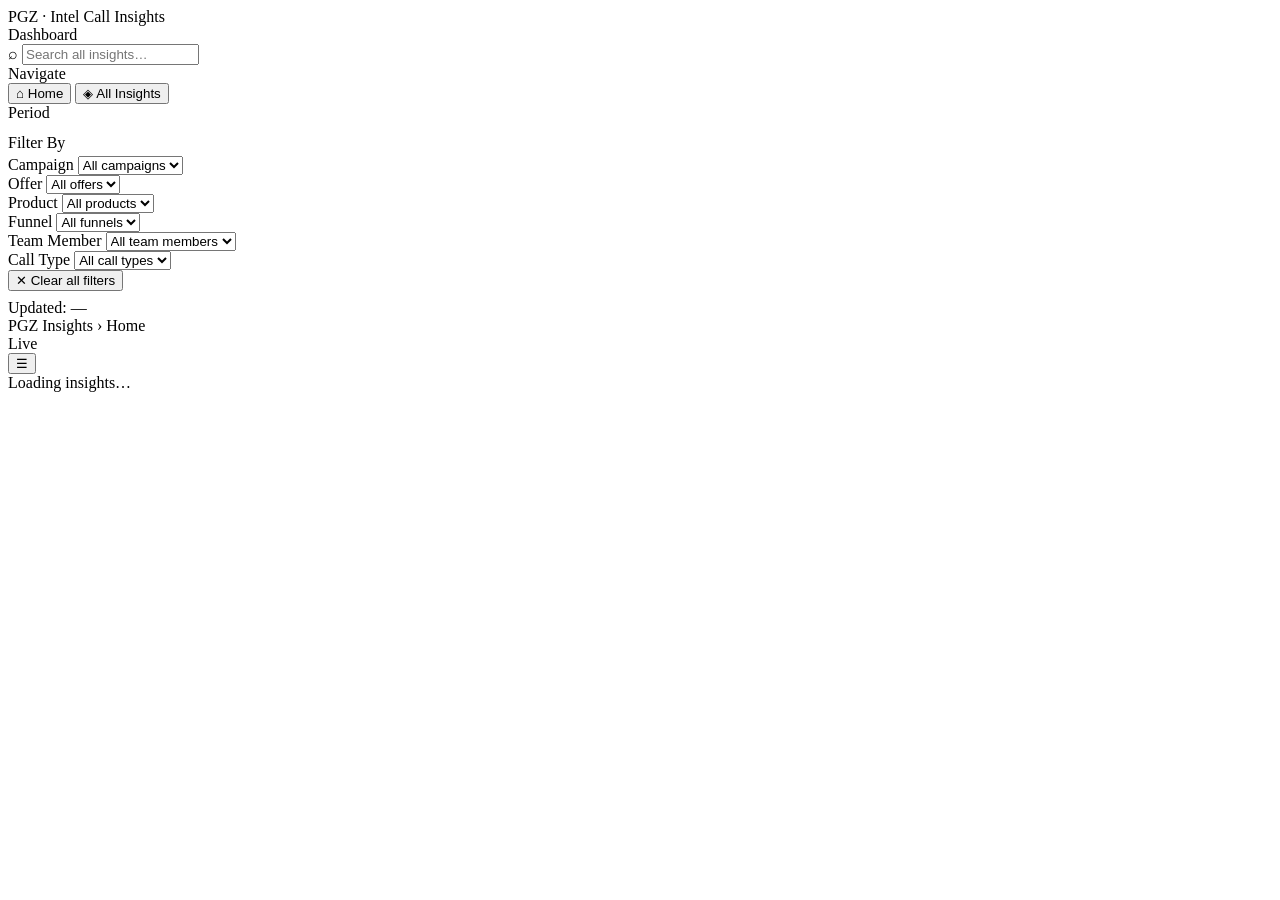
==== index.html @ 10ac5c72 "Add files via upload Initial website upload" ====
<!DOCTYPE html>
<html lang="en">
<head>
  <meta charset="UTF-8" />
  <meta name="viewport" content="width=device-width, initial-scale=1.0" />
  <meta name="description" content="Call Insights Dashboard — Performance Golf Phone Team Analytics" />
  <title>Call Insights | Performance Golf</title>
  <link rel="stylesheet" href="css/style.css" />
  <link rel="icon" type="image/svg+xml" href="data:image/svg+xml,<svg xmlns='http://www.w3.org/2000/svg' viewBox='0 0 100 100'><text y='.9em' font-size='90'>📊</text></svg>" />
</head>
<body>

<div id="app">

  <!-- ══ SIDEBAR ══════════════════════════════════════════ -->
  <aside id="sidebar">

    <div class="sidebar-logo">
      <span class="logo-mark">PGZ · Intel</span>
      <span class="logo-name">Call Insights<br>Dashboard</span>
    </div>

    <div class="sidebar-search">
      <div class="search-wrap">
        <span class="search-icon">⌕</span>
        <input
          type="search"
          id="search-input"
          placeholder="Search all insights…"
          autocomplete="off"
          spellcheck="false"
        />
      </div>
    </div>

    <nav class="nav-section">
      <div class="nav-section-title">Navigate</div>
      <button class="nav-item active" id="nav-home">
        <span class="nav-icon">⌂</span>
        <span>Home</span>
      </button>
      <button class="nav-item" id="nav-all">
        <span class="nav-icon">◈</span>
        <span>All Insights</span>
      </button>
    </nav>

    <nav class="nav-section">
      <div class="nav-section-title">Period</div>
      <div id="nav-periods"></div>
    </nav>

    <div class="nav-section" style="padding:12px 0 8px">
      <div class="nav-section-title" style="padding-bottom:4px">Filter By</div>

      <div class="filter-group">
        <label class="filter-label" for="filter-campaign">Campaign</label>
        <select id="filter-campaign" class="filter-select">
          <option value="">All campaigns</option>
        </select>
      </div>

      <div class="filter-group">
        <label class="filter-label" for="filter-offer">Offer</label>
        <select id="filter-offer" class="filter-select">
          <option value="">All offers</option>
        </select>
      </div>

      <div class="filter-group">
        <label class="filter-label" for="filter-product">Product</label>
        <select id="filter-product" class="filter-select">
          <option value="">All products</option>
        </select>
      </div>

      <div class="filter-group">
        <label class="filter-label" for="filter-funnel">Funnel</label>
        <select id="filter-funnel" class="filter-select">
          <option value="">All funnels</option>
        </select>
      </div>

      <div class="filter-group">
        <label class="filter-label" for="filter-team-member">Team Member</label>
        <select id="filter-team-member" class="filter-select">
          <option value="">All team members</option>
        </select>
      </div>

      <div class="filter-group">
        <label class="filter-label" for="filter-call-type">Call Type</label>
        <select id="filter-call-type" class="filter-select">
          <option value="">All call types</option>
        </select>
      </div>

      <div class="filter-group">
        <button class="clear-filters-btn" id="clear-filters-btn">✕ Clear all filters</button>
      </div>
    </div>

    <div class="sidebar-footer">
      <div class="last-updated" id="last-updated">Updated: —</div>
    </div>

  </aside>

  <!-- ══ MAIN ═════════════════════════════════════════════ -->
  <div id="main">

    <!-- Header -->
    <header id="header">
      <div class="header-breadcrumb">
        <span>PGZ Insights</span>
        <span class="bc-sep">›</span>
        <span class="bc-current" id="breadcrumb-current">Home</span>
      </div>
      <div class="header-right">
        <div class="pulse-indicator">
          <div class="pulse-dot"></div>
          <span>Live</span>
        </div>
        <button class="mobile-menu-btn" id="mobile-menu-btn" aria-label="Open navigation">☰</button>
      </div>
    </header>

    <!-- Search results banner -->
    <div id="search-results-banner" class="hidden" style="margin:16px 28px 0; display:none">
      <span id="search-result-text"></span>
      <span class="clear-search" id="clear-search-btn" title="Clear search">✕</span>
    </div>

    <!-- Page content -->
    <main id="content">
      <div class="loading-state">
        <div class="spinner"></div>
        <span>Loading insights…</span>
      </div>
    </main>

  </div><!-- /#main -->

</div><!-- /#app -->

<!-- Mobile sidebar overlay -->
<div id="sidebar-overlay"></div>

<script src="js/app.js"></script>
</body>
</html>
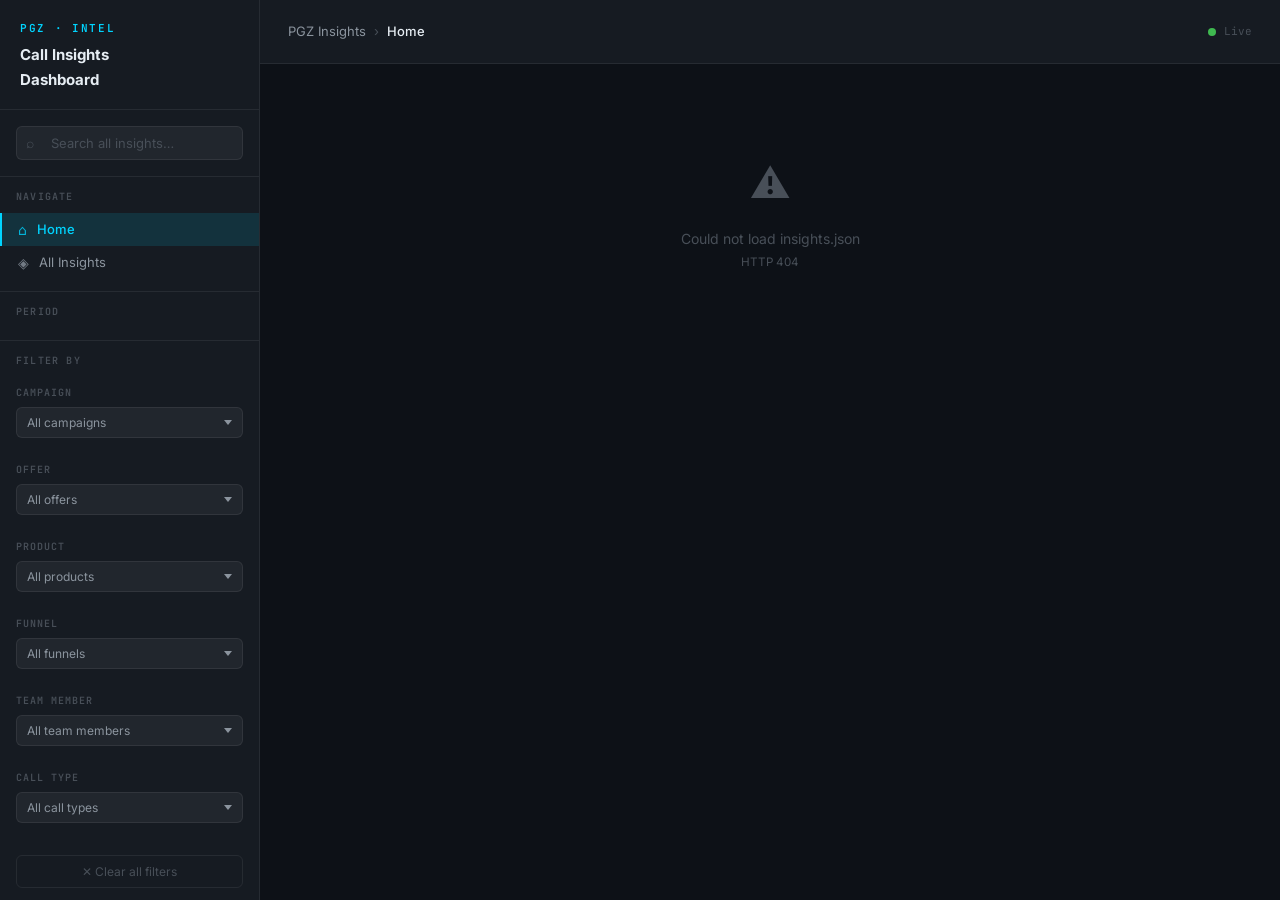
==== commit a7501ffe: "Update index.html" ====
--- a/index.html
+++ b/index.html
@@ -5,7 +5,7 @@
   <meta name="viewport" content="width=device-width, initial-scale=1.0" />
   <meta name="description" content="Call Insights Dashboard — Performance Golf Phone Team Analytics" />
   <title>Call Insights | Performance Golf</title>
-  <link rel="stylesheet" href="css/style.css" />
+<link rel="stylesheet" href="style.css" />
   <link rel="icon" type="image/svg+xml" href="data:image/svg+xml,<svg xmlns='http://www.w3.org/2000/svg' viewBox='0 0 100 100'><text y='.9em' font-size='90'>📊</text></svg>" />
 </head>
 <body>
@@ -146,6 +146,6 @@
 <!-- Mobile sidebar overlay -->
 <div id="sidebar-overlay"></div>
 
-<script src="js/app.js"></script>
+<script src="app.js"></script>
 </body>
 </html>
--- a/style.css
+++ b/style.css
@@ -0,0 +1,877 @@
+/* ============================================================
+   Call Insights Dashboard — Performance Golf
+   Design: Intelligence-feed aesthetic
+   Palette: Navy base, cyan accent, amber alerts
+   ============================================================ */
+
+@import url('https://fonts.googleapis.com/css2?family=Inter:wght@300;400;500;600;700&family=JetBrains+Mono:wght@400;500;600&display=swap');
+
+/* ── CSS Variables ── */
+:root {
+  --bg-base:        #0D1117;
+  --bg-surface:     #161B22;
+  --bg-elevated:    #1C2128;
+  --bg-card:        #21262D;
+  --bg-hover:       #2D333B;
+
+  --cyan:           #00D4FF;
+  --cyan-dim:       rgba(0, 212, 255, 0.12);
+  --cyan-glow:      rgba(0, 212, 255, 0.25);
+  --amber:          #FFB547;
+  --amber-dim:      rgba(255, 181, 71, 0.12);
+  --green:          #3FB950;
+  --green-dim:      rgba(63, 185, 80, 0.12);
+  --red:            #F85149;
+  --red-dim:        rgba(248, 81, 73, 0.12);
+  --purple:         #A371F7;
+  --purple-dim:     rgba(163, 113, 247, 0.12);
+
+  --text-primary:   #E6EDF3;
+  --text-secondary: #8B949E;
+  --text-muted:     #484F58;
+  --text-accent:    #00D4FF;
+
+  --border:         rgba(255,255,255,0.07);
+  --border-accent:  rgba(0, 212, 255, 0.3);
+
+  --sidebar-width:  260px;
+  --header-height:  64px;
+
+  --radius-sm:      6px;
+  --radius-md:      10px;
+  --radius-lg:      16px;
+
+  --shadow-card:    0 4px 24px rgba(0,0,0,0.4);
+  --shadow-glow:    0 0 20px rgba(0,212,255,0.15);
+
+  --font-body:      'Inter', system-ui, sans-serif;
+  --font-mono:      'JetBrains Mono', 'Courier New', monospace;
+
+  --transition:     all 0.2s cubic-bezier(0.4, 0, 0.2, 1);
+}
+
+/* ── Reset ── */
+*, *::before, *::after { box-sizing: border-box; margin: 0; padding: 0; }
+html { font-size: 16px; scroll-behavior: smooth; }
+body {
+  font-family: var(--font-body);
+  background: var(--bg-base);
+  color: var(--text-primary);
+  line-height: 1.6;
+  min-height: 100vh;
+  overflow-x: hidden;
+}
+
+a { color: var(--cyan); text-decoration: none; }
+a:hover { text-decoration: underline; }
+button { cursor: pointer; border: none; background: none; font-family: inherit; }
+img { max-width: 100%; }
+ul { list-style: none; }
+
+/* ── Layout Shell ── */
+#app {
+  display: flex;
+  min-height: 100vh;
+}
+
+/* ── Sidebar ── */
+#sidebar {
+  width: var(--sidebar-width);
+  background: var(--bg-surface);
+  border-right: 1px solid var(--border);
+  position: fixed;
+  top: 0; left: 0;
+  height: 100vh;
+  overflow-y: auto;
+  overflow-x: hidden;
+  z-index: 100;
+  display: flex;
+  flex-direction: column;
+  transition: transform 0.3s ease;
+}
+#sidebar::-webkit-scrollbar { width: 4px; }
+#sidebar::-webkit-scrollbar-track { background: transparent; }
+#sidebar::-webkit-scrollbar-thumb { background: var(--border); border-radius: 2px; }
+
+.sidebar-logo {
+  padding: 20px 20px 16px;
+  border-bottom: 1px solid var(--border);
+  flex-shrink: 0;
+}
+.sidebar-logo .logo-mark {
+  font-family: var(--font-mono);
+  font-size: 11px;
+  font-weight: 600;
+  color: var(--cyan);
+  letter-spacing: 0.15em;
+  text-transform: uppercase;
+  display: block;
+  margin-bottom: 4px;
+}
+.sidebar-logo .logo-name {
+  font-size: 15px;
+  font-weight: 700;
+  color: var(--text-primary);
+  line-height: 1.2;
+}
+
+/* Search in sidebar */
+.sidebar-search {
+  padding: 16px;
+  border-bottom: 1px solid var(--border);
+  flex-shrink: 0;
+}
+.search-wrap {
+  position: relative;
+}
+.search-wrap input {
+  width: 100%;
+  background: var(--bg-card);
+  border: 1px solid var(--border);
+  border-radius: var(--radius-sm);
+  color: var(--text-primary);
+  font-family: var(--font-body);
+  font-size: 13px;
+  padding: 8px 12px 8px 34px;
+  outline: none;
+  transition: var(--transition);
+}
+.search-wrap input::placeholder { color: var(--text-muted); }
+.search-wrap input:focus {
+  border-color: var(--border-accent);
+  box-shadow: 0 0 0 3px var(--cyan-dim);
+}
+.search-icon {
+  position: absolute;
+  left: 10px; top: 50%;
+  transform: translateY(-50%);
+  color: var(--text-muted);
+  pointer-events: none;
+  font-size: 14px;
+}
+
+/* Nav sections */
+.nav-section {
+  padding: 12px 0;
+  border-bottom: 1px solid var(--border);
+}
+.nav-section-title {
+  font-family: var(--font-mono);
+  font-size: 10px;
+  font-weight: 600;
+  letter-spacing: 0.12em;
+  text-transform: uppercase;
+  color: var(--text-muted);
+  padding: 0 16px 8px;
+}
+.nav-item {
+  display: flex;
+  align-items: center;
+  gap: 10px;
+  padding: 8px 16px;
+  font-size: 13px;
+  color: var(--text-secondary);
+  cursor: pointer;
+  border-radius: 0;
+  transition: var(--transition);
+  border-left: 2px solid transparent;
+  width: 100%;
+  text-align: left;
+}
+.nav-item:hover {
+  background: var(--bg-hover);
+  color: var(--text-primary);
+}
+.nav-item.active {
+  background: var(--cyan-dim);
+  color: var(--cyan);
+  border-left-color: var(--cyan);
+  font-weight: 500;
+}
+.nav-item .nav-icon { font-size: 14px; flex-shrink: 0; opacity: 0.8; }
+.nav-item .nav-count {
+  margin-left: auto;
+  font-family: var(--font-mono);
+  font-size: 10px;
+  background: var(--bg-hover);
+  color: var(--text-muted);
+  padding: 1px 6px;
+  border-radius: 10px;
+  min-width: 20px;
+  text-align: center;
+}
+.nav-item.active .nav-count {
+  background: var(--cyan-dim);
+  color: var(--cyan);
+}
+
+/* Filters section */
+.filter-group { padding: 12px 16px; }
+.filter-label {
+  font-family: var(--font-mono);
+  font-size: 10px;
+  font-weight: 600;
+  letter-spacing: 0.1em;
+  text-transform: uppercase;
+  color: var(--text-muted);
+  display: block;
+  margin-bottom: 6px;
+}
+.filter-select {
+  width: 100%;
+  background: var(--bg-card);
+  border: 1px solid var(--border);
+  border-radius: var(--radius-sm);
+  color: var(--text-secondary);
+  font-family: var(--font-body);
+  font-size: 12px;
+  padding: 7px 10px;
+  outline: none;
+  cursor: pointer;
+  transition: var(--transition);
+  appearance: none;
+  background-image: url("data:image/svg+xml,%3Csvg xmlns='http://www.w3.org/2000/svg' width='12' height='8' viewBox='0 0 12 8'%3E%3Cpath fill='%238B949E' d='M6 8L0 0h12z'/%3E%3C/svg%3E");
+  background-repeat: no-repeat;
+  background-position: right 10px center;
+  background-size: 8px;
+  padding-right: 28px;
+}
+.filter-select:focus { border-color: var(--border-accent); color: var(--text-primary); }
+
+.clear-filters-btn {
+  width: 100%;
+  padding: 8px;
+  margin-top: 8px;
+  font-size: 12px;
+  color: var(--text-muted);
+  border: 1px solid var(--border);
+  border-radius: var(--radius-sm);
+  background: transparent;
+  transition: var(--transition);
+  font-family: var(--font-body);
+}
+.clear-filters-btn:hover { color: var(--red); border-color: var(--red); background: var(--red-dim); }
+
+/* Sidebar footer */
+.sidebar-footer {
+  margin-top: auto;
+  padding: 12px 16px;
+  border-top: 1px solid var(--border);
+  flex-shrink: 0;
+}
+.sidebar-footer .last-updated {
+  font-family: var(--font-mono);
+  font-size: 10px;
+  color: var(--text-muted);
+}
+
+/* ── Main Content ── */
+#main {
+  margin-left: var(--sidebar-width);
+  flex: 1;
+  min-height: 100vh;
+  display: flex;
+  flex-direction: column;
+}
+
+/* ── Header ── */
+#header {
+  height: var(--header-height);
+  background: var(--bg-surface);
+  border-bottom: 1px solid var(--border);
+  display: flex;
+  align-items: center;
+  justify-content: space-between;
+  padding: 0 28px;
+  position: sticky;
+  top: 0;
+  z-index: 50;
+}
+.header-breadcrumb {
+  display: flex;
+  align-items: center;
+  gap: 8px;
+  font-size: 13px;
+  color: var(--text-secondary);
+}
+.header-breadcrumb .bc-sep { color: var(--text-muted); }
+.header-breadcrumb .bc-current { color: var(--text-primary); font-weight: 500; }
+
+.header-right {
+  display: flex;
+  align-items: center;
+  gap: 16px;
+}
+.pulse-indicator {
+  display: flex;
+  align-items: center;
+  gap: 8px;
+  font-family: var(--font-mono);
+  font-size: 11px;
+  color: var(--text-muted);
+}
+.pulse-dot {
+  width: 8px; height: 8px;
+  background: var(--green);
+  border-radius: 50%;
+  animation: pulse 2s infinite;
+}
+@keyframes pulse {
+  0%, 100% { opacity: 1; box-shadow: 0 0 0 0 rgba(63,185,80,0.4); }
+  50% { opacity: 0.8; box-shadow: 0 0 0 4px rgba(63,185,80,0); }
+}
+
+.mobile-menu-btn {
+  display: none;
+  color: var(--text-secondary);
+  font-size: 20px;
+  padding: 4px;
+}
+
+/* ── Page Content ── */
+#content {
+  flex: 1;
+  padding: 28px;
+  max-width: 1200px;
+  width: 100%;
+  margin: 0 auto;
+}
+
+/* ── Search Results Banner ── */
+#search-results-banner {
+  display: none;
+  background: var(--amber-dim);
+  border: 1px solid rgba(255,181,71,0.3);
+  border-radius: var(--radius-md);
+  padding: 12px 16px;
+  margin-bottom: 20px;
+  font-size: 13px;
+  color: var(--amber);
+  display: flex;
+  align-items: center;
+  justify-content: space-between;
+}
+#search-results-banner.hidden { display: none; }
+#search-results-banner .clear-search {
+  color: var(--text-muted);
+  font-size: 18px;
+  cursor: pointer;
+  line-height: 1;
+}
+#search-results-banner .clear-search:hover { color: var(--red); }
+
+/* ── Homepage ── */
+.page-title {
+  font-size: 22px;
+  font-weight: 700;
+  color: var(--text-primary);
+  margin-bottom: 4px;
+}
+.page-subtitle {
+  font-size: 13px;
+  color: var(--text-secondary);
+  margin-bottom: 28px;
+}
+
+/* Stats Grid */
+.stats-grid {
+  display: grid;
+  grid-template-columns: repeat(auto-fit, minmax(200px, 1fr));
+  gap: 16px;
+  margin-bottom: 32px;
+}
+.stat-card {
+  background: var(--bg-card);
+  border: 1px solid var(--border);
+  border-radius: var(--radius-md);
+  padding: 20px;
+  position: relative;
+  overflow: hidden;
+  transition: var(--transition);
+}
+.stat-card::before {
+  content: '';
+  position: absolute;
+  top: 0; left: 0; right: 0;
+  height: 2px;
+  background: var(--cyan);
+  opacity: 0;
+  transition: var(--transition);
+}
+.stat-card:hover { border-color: var(--border-accent); transform: translateY(-1px); }
+.stat-card:hover::before { opacity: 1; }
+.stat-label {
+  font-family: var(--font-mono);
+  font-size: 10px;
+  font-weight: 600;
+  letter-spacing: 0.12em;
+  text-transform: uppercase;
+  color: var(--text-muted);
+  margin-bottom: 8px;
+}
+.stat-value {
+  font-family: var(--font-mono);
+  font-size: 32px;
+  font-weight: 600;
+  color: var(--text-primary);
+  line-height: 1;
+  margin-bottom: 4px;
+}
+.stat-value.cyan { color: var(--cyan); }
+.stat-value.amber { color: var(--amber); }
+.stat-value.green { color: var(--green); }
+.stat-sub {
+  font-size: 11px;
+  color: var(--text-muted);
+}
+
+/* Section Headers */
+.section-header {
+  display: flex;
+  align-items: center;
+  justify-content: space-between;
+  margin-bottom: 16px;
+}
+.section-title {
+  font-size: 14px;
+  font-weight: 600;
+  color: var(--text-primary);
+  display: flex;
+  align-items: center;
+  gap: 8px;
+}
+.section-title .section-icon { color: var(--cyan); }
+.see-all-link {
+  font-size: 12px;
+  color: var(--cyan);
+  cursor: pointer;
+}
+.see-all-link:hover { text-decoration: underline; }
+
+/* ── Insight Card (list view) ── */
+.insights-list { display: flex; flex-direction: column; gap: 12px; }
+.insight-card {
+  background: var(--bg-card);
+  border: 1px solid var(--border);
+  border-radius: var(--radius-md);
+  padding: 18px 20px;
+  cursor: pointer;
+  transition: var(--transition);
+  display: flex;
+  gap: 16px;
+  align-items: flex-start;
+}
+.insight-card:hover {
+  border-color: var(--border-accent);
+  background: var(--bg-elevated);
+  transform: translateX(3px);
+  box-shadow: var(--shadow-glow);
+}
+.insight-card-date {
+  font-family: var(--font-mono);
+  font-size: 11px;
+  color: var(--text-muted);
+  flex-shrink: 0;
+  padding-top: 3px;
+  min-width: 80px;
+}
+.insight-card-body { flex: 1; min-width: 0; }
+.insight-card-title {
+  font-size: 14px;
+  font-weight: 600;
+  color: var(--text-primary);
+  margin-bottom: 6px;
+  line-height: 1.4;
+}
+.insight-card-summary {
+  font-size: 12px;
+  color: var(--text-secondary);
+  line-height: 1.5;
+  display: -webkit-box;
+  -webkit-line-clamp: 2;
+  -webkit-box-orient: vertical;
+  overflow: hidden;
+  margin-bottom: 10px;
+}
+.insight-card-meta {
+  display: flex;
+  gap: 8px;
+  flex-wrap: wrap;
+}
+.tag {
+  font-family: var(--font-mono);
+  font-size: 10px;
+  font-weight: 500;
+  padding: 2px 8px;
+  border-radius: 20px;
+  letter-spacing: 0.04em;
+}
+.tag-cyan    { background: var(--cyan-dim);   color: var(--cyan); }
+.tag-amber   { background: var(--amber-dim);  color: var(--amber); }
+.tag-green   { background: var(--green-dim);  color: var(--green); }
+.tag-purple  { background: var(--purple-dim); color: var(--purple); }
+.tag-neutral { background: var(--bg-hover);   color: var(--text-secondary); }
+
+.insight-card-arrow {
+  color: var(--text-muted);
+  font-size: 16px;
+  flex-shrink: 0;
+  padding-top: 4px;
+  transition: var(--transition);
+}
+.insight-card:hover .insight-card-arrow { color: var(--cyan); transform: translateX(3px); }
+
+/* ── Two-column grids on homepage ── */
+.two-col { display: grid; grid-template-columns: 1fr 1fr; gap: 16px; margin-bottom: 32px; }
+
+/* Objection / trigger chips */
+.chip-list { display: flex; flex-direction: column; gap: 6px; }
+.chip-item {
+  display: flex;
+  align-items: center;
+  justify-content: space-between;
+  padding: 8px 12px;
+  background: var(--bg-elevated);
+  border: 1px solid var(--border);
+  border-radius: var(--radius-sm);
+  font-size: 12px;
+  color: var(--text-secondary);
+  transition: var(--transition);
+}
+.chip-item:hover { border-color: var(--border-accent); color: var(--text-primary); }
+.chip-count {
+  font-family: var(--font-mono);
+  font-size: 10px;
+  color: var(--cyan);
+  background: var(--cyan-dim);
+  padding: 1px 6px;
+  border-radius: 10px;
+}
+
+/* Topics cloud */
+.topics-cloud { display: flex; flex-wrap: wrap; gap: 8px; }
+.topic-tag {
+  font-size: 12px;
+  padding: 5px 12px;
+  border-radius: 20px;
+  background: var(--bg-elevated);
+  border: 1px solid var(--border);
+  color: var(--text-secondary);
+  cursor: pointer;
+  transition: var(--transition);
+}
+.topic-tag:hover { background: var(--cyan-dim); border-color: var(--border-accent); color: var(--cyan); }
+
+/* Panel card wrapper */
+.panel-card {
+  background: var(--bg-card);
+  border: 1px solid var(--border);
+  border-radius: var(--radius-md);
+  padding: 18px;
+}
+
+/* ── Insight Detail Page ── */
+.detail-header {
+  margin-bottom: 28px;
+}
+.detail-back {
+  display: inline-flex;
+  align-items: center;
+  gap: 6px;
+  font-size: 12px;
+  color: var(--text-muted);
+  cursor: pointer;
+  margin-bottom: 16px;
+  transition: var(--transition);
+}
+.detail-back:hover { color: var(--cyan); }
+
+.detail-title {
+  font-size: 24px;
+  font-weight: 700;
+  color: var(--text-primary);
+  line-height: 1.3;
+  margin-bottom: 12px;
+}
+.detail-meta-row {
+  display: flex;
+  gap: 12px;
+  flex-wrap: wrap;
+  margin-bottom: 16px;
+  align-items: center;
+}
+.detail-meta-item {
+  display: flex;
+  align-items: center;
+  gap: 6px;
+  font-family: var(--font-mono);
+  font-size: 11px;
+  color: var(--text-muted);
+}
+.detail-meta-item .meta-icon { opacity: 0.6; }
+.detail-meta-item strong { color: var(--text-secondary); font-weight: 500; }
+
+.detail-tags { display: flex; gap: 6px; flex-wrap: wrap; }
+
+/* Summary box */
+.summary-box {
+  background: var(--bg-elevated);
+  border: 1px solid var(--border-accent);
+  border-left: 3px solid var(--cyan);
+  border-radius: var(--radius-md);
+  padding: 16px 20px;
+  margin-bottom: 28px;
+  font-size: 14px;
+  color: var(--text-secondary);
+  line-height: 1.6;
+}
+
+/* Detail sections */
+.detail-grid {
+  display: grid;
+  grid-template-columns: 1fr 1fr;
+  gap: 16px;
+  margin-bottom: 20px;
+}
+.detail-section {
+  background: var(--bg-card);
+  border: 1px solid var(--border);
+  border-radius: var(--radius-md);
+  padding: 18px;
+}
+.detail-section.full-width { grid-column: 1 / -1; }
+.detail-section-title {
+  font-family: var(--font-mono);
+  font-size: 10px;
+  font-weight: 600;
+  letter-spacing: 0.12em;
+  text-transform: uppercase;
+  margin-bottom: 12px;
+  display: flex;
+  align-items: center;
+  gap: 8px;
+}
+.detail-section-title.cyan   { color: var(--cyan); }
+.detail-section-title.amber  { color: var(--amber); }
+.detail-section-title.green  { color: var(--green); }
+.detail-section-title.red    { color: var(--red); }
+.detail-section-title.purple { color: var(--purple); }
+
+.finding-list { display: flex; flex-direction: column; gap: 8px; }
+.finding-item {
+  display: flex;
+  gap: 10px;
+  font-size: 13px;
+  color: var(--text-secondary);
+  line-height: 1.5;
+}
+.finding-item::before {
+  content: '▸';
+  color: var(--cyan);
+  flex-shrink: 0;
+  margin-top: 1px;
+  font-size: 11px;
+}
+.finding-item.amber::before { color: var(--amber); }
+.finding-item.green::before { color: var(--green); }
+.finding-item.red::before   { color: var(--red); }
+
+/* Winning language */
+.language-quote {
+  background: var(--bg-elevated);
+  border-left: 2px solid var(--cyan);
+  border-radius: 0 var(--radius-sm) var(--radius-sm) 0;
+  padding: 10px 14px;
+  font-size: 13px;
+  color: var(--text-secondary);
+  font-style: italic;
+  margin-bottom: 8px;
+  line-height: 1.5;
+}
+
+/* Action items table */
+.action-table { width: 100%; border-collapse: collapse; font-size: 12px; }
+.action-table th {
+  font-family: var(--font-mono);
+  font-size: 10px;
+  font-weight: 600;
+  letter-spacing: 0.1em;
+  text-transform: uppercase;
+  color: var(--text-muted);
+  text-align: left;
+  padding: 8px 12px;
+  border-bottom: 1px solid var(--border);
+}
+.action-table td {
+  padding: 10px 12px;
+  color: var(--text-secondary);
+  border-bottom: 1px solid rgba(255,255,255,0.04);
+  vertical-align: middle;
+}
+.action-table tr:last-child td { border-bottom: none; }
+.action-table tr:hover td { background: var(--bg-hover); }
+
+.status-badge {
+  font-family: var(--font-mono);
+  font-size: 10px;
+  font-weight: 600;
+  padding: 2px 8px;
+  border-radius: 10px;
+  letter-spacing: 0.04em;
+  white-space: nowrap;
+}
+.status-completed { background: var(--green-dim); color: var(--green); }
+.status-in-progress { background: var(--amber-dim); color: var(--amber); }
+.status-pending { background: var(--bg-hover); color: var(--text-muted); }
+
+/* Transcript */
+.transcript-box {
+  background: var(--bg-base);
+  border: 1px solid var(--border);
+  border-radius: var(--radius-md);
+  overflow: hidden;
+  margin-bottom: 12px;
+}
+.transcript-label {
+  font-family: var(--font-mono);
+  font-size: 10px;
+  color: var(--text-muted);
+  padding: 8px 14px;
+  background: var(--bg-elevated);
+  border-bottom: 1px solid var(--border);
+  letter-spacing: 0.06em;
+}
+.transcript-text {
+  font-family: var(--font-mono);
+  font-size: 12px;
+  color: var(--text-secondary);
+  padding: 14px;
+  line-height: 1.7;
+  white-space: pre-wrap;
+}
+
+/* ── Empty / Loading States ── */
+.empty-state {
+  text-align: center;
+  padding: 60px 20px;
+  color: var(--text-muted);
+}
+.empty-state .empty-icon { font-size: 40px; margin-bottom: 12px; }
+.empty-state p { font-size: 14px; }
+.loading-state {
+  display: flex;
+  align-items: center;
+  justify-content: center;
+  padding: 60px;
+  gap: 12px;
+  color: var(--text-muted);
+  font-size: 13px;
+}
+.spinner {
+  width: 20px; height: 20px;
+  border: 2px solid var(--border);
+  border-top-color: var(--cyan);
+  border-radius: 50%;
+  animation: spin 0.7s linear infinite;
+}
+@keyframes spin { to { transform: rotate(360deg); } }
+
+/* ── No results ── */
+.no-results {
+  text-align: center;
+  padding: 48px 20px;
+  color: var(--text-muted);
+  font-size: 13px;
+}
+
+/* ── Scrollbar ── */
+::-webkit-scrollbar { width: 6px; height: 6px; }
+::-webkit-scrollbar-track { background: transparent; }
+::-webkit-scrollbar-thumb { background: var(--border); border-radius: 3px; }
+::-webkit-scrollbar-thumb:hover { background: var(--text-muted); }
+
+/* ── Sidebar overlay (mobile) ── */
+#sidebar-overlay {
+  display: none;
+  position: fixed;
+  inset: 0;
+  background: rgba(0,0,0,0.6);
+  z-index: 90;
+  backdrop-filter: blur(2px);
+}
+#sidebar-overlay.active { display: block; }
+
+/* ── Responsive ── */
+@media (max-width: 900px) {
+  #sidebar {
+    transform: translateX(-100%);
+  }
+  #sidebar.open {
+    transform: translateX(0);
+    box-shadow: 4px 0 32px rgba(0,0,0,0.5);
+  }
+  #main { margin-left: 0; }
+  .mobile-menu-btn { display: flex; align-items: center; }
+  .detail-grid { grid-template-columns: 1fr; }
+  .two-col { grid-template-columns: 1fr; }
+  #content { padding: 20px 16px; }
+  #header { padding: 0 16px; }
+  .stats-grid { grid-template-columns: repeat(2, 1fr); }
+}
+
+@media (max-width: 540px) {
+  .stats-grid { grid-template-columns: 1fr 1fr; }
+  .detail-title { font-size: 19px; }
+  .insight-card { flex-direction: column; gap: 6px; }
+  .insight-card-date { font-size: 10px; }
+}
+
+/* ── Fade in animation ── */
+@keyframes fadeIn {
+  from { opacity: 0; transform: translateY(8px); }
+  to   { opacity: 1; transform: translateY(0); }
+}
+.fade-in { animation: fadeIn 0.3s ease forwards; }
+
+/* ── Counter animation ── */
+.count-up { transition: all 0.5s ease; }
+
+/* ── Highlight for search ── */
+mark {
+  background: rgba(255,181,71,0.25);
+  color: var(--amber);
+  border-radius: 2px;
+  padding: 0 1px;
+}
+
+/* ── All Insights page list filters bar ── */
+.filter-bar {
+  display: flex;
+  gap: 12px;
+  align-items: center;
+  flex-wrap: wrap;
+  margin-bottom: 20px;
+  padding: 14px 16px;
+  background: var(--bg-card);
+  border: 1px solid var(--border);
+  border-radius: var(--radius-md);
+}
+.filter-bar-label { font-size: 12px; color: var(--text-muted); flex-shrink: 0; }
+.sort-btn {
+  font-size: 12px;
+  padding: 6px 12px;
+  border-radius: var(--radius-sm);
+  background: var(--bg-elevated);
+  border: 1px solid var(--border);
+  color: var(--text-secondary);
+  transition: var(--transition);
+  font-family: var(--font-body);
+}
+.sort-btn:hover { border-color: var(--border-accent); color: var(--cyan); }
+.sort-btn.active { background: var(--cyan-dim); border-color: var(--border-accent); color: var(--cyan); }
+.result-count {
+  margin-left: auto;
+  font-family: var(--font-mono);
+  font-size: 11px;
+  color: var(--text-muted);
+}
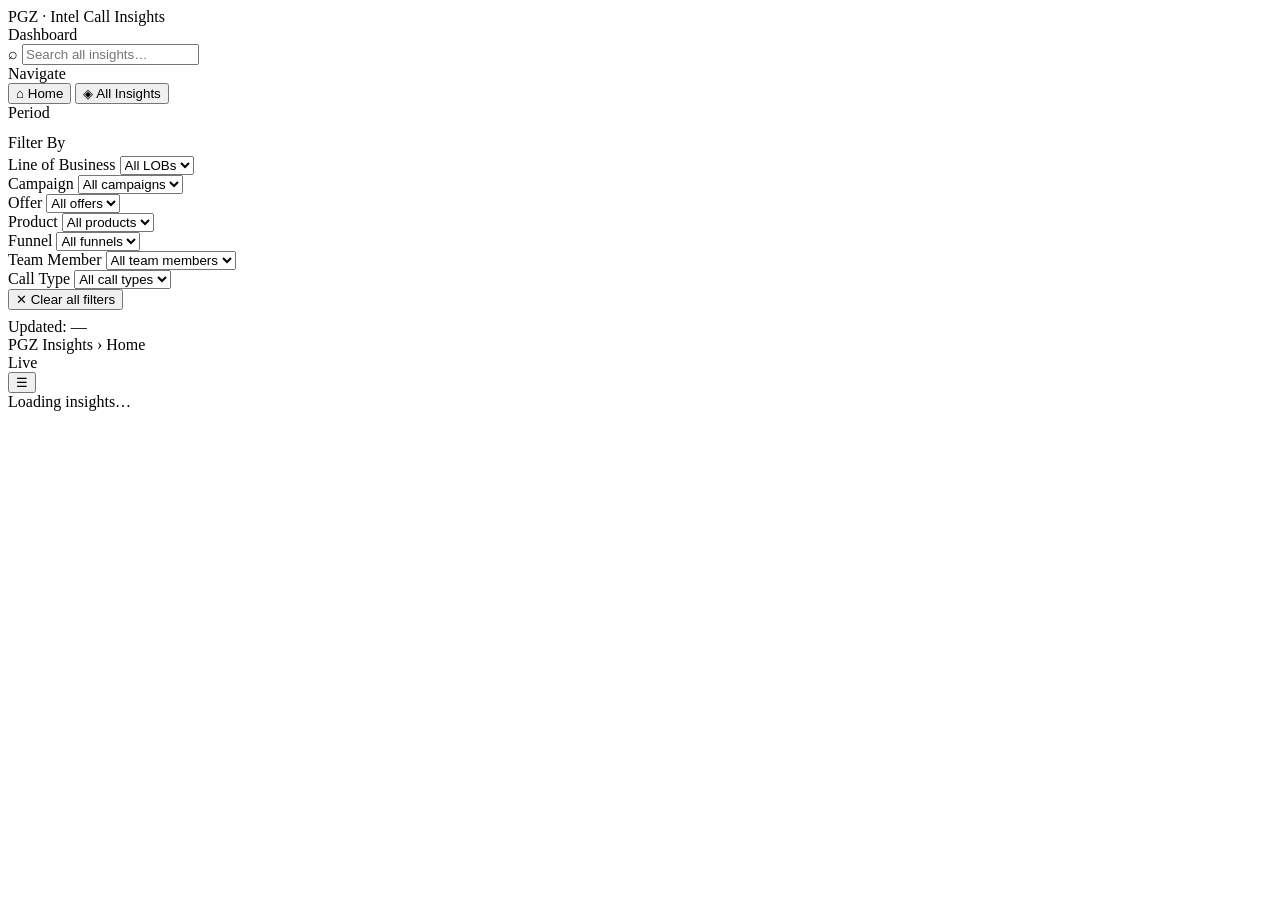
==== commit 0d6e5213: "Update index.html" ====
--- a/index.html
+++ b/index.html
@@ -5,7 +5,7 @@
   <meta name="viewport" content="width=device-width, initial-scale=1.0" />
   <meta name="description" content="Call Insights Dashboard — Performance Golf Phone Team Analytics" />
   <title>Call Insights | Performance Golf</title>
-<link rel="stylesheet" href="style.css" />
+  <link rel="stylesheet" href="css/style.css" />
   <link rel="icon" type="image/svg+xml" href="data:image/svg+xml,<svg xmlns='http://www.w3.org/2000/svg' viewBox='0 0 100 100'><text y='.9em' font-size='90'>📊</text></svg>" />
 </head>
 <body>
@@ -52,6 +52,13 @@
 
     <div class="nav-section" style="padding:12px 0 8px">
       <div class="nav-section-title" style="padding-bottom:4px">Filter By</div>
+
+      <div class="filter-group">
+        <label class="filter-label" for="filter-lob">Line of Business</label>
+        <select id="filter-lob" class="filter-select">
+          <option value="">All LOBs</option>
+        </select>
+      </div>
 
       <div class="filter-group">
         <label class="filter-label" for="filter-campaign">Campaign</label>
@@ -146,6 +153,6 @@
 <!-- Mobile sidebar overlay -->
 <div id="sidebar-overlay"></div>
 
-<script src="app.js"></script>
+<script src="js/app.js"></script>
 </body>
 </html>
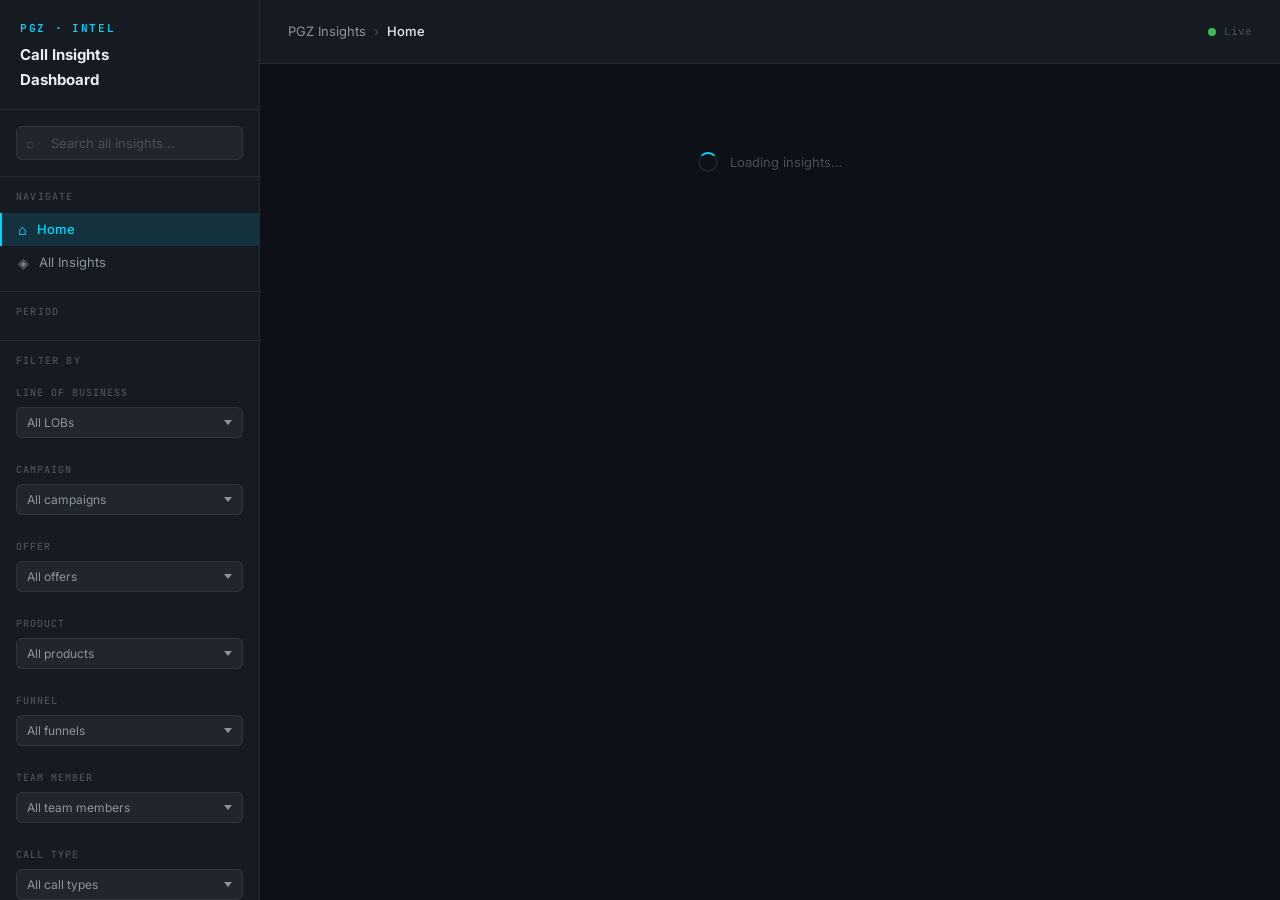
==== commit fe276ff5: "Update index.html" ====
--- a/index.html
+++ b/index.html
@@ -5,7 +5,7 @@
   <meta name="viewport" content="width=device-width, initial-scale=1.0" />
   <meta name="description" content="Call Insights Dashboard — Performance Golf Phone Team Analytics" />
   <title>Call Insights | Performance Golf</title>
-  <link rel="stylesheet" href="css/style.css" />
+<link rel="stylesheet" href="style.css" />
   <link rel="icon" type="image/svg+xml" href="data:image/svg+xml,<svg xmlns='http://www.w3.org/2000/svg' viewBox='0 0 100 100'><text y='.9em' font-size='90'>📊</text></svg>" />
 </head>
 <body>
--- a/style.css
+++ b/style.css
@@ -0,0 +1,877 @@
+/* ============================================================
+   Call Insights Dashboard — Performance Golf
+   Design: Intelligence-feed aesthetic
+   Palette: Navy base, cyan accent, amber alerts
+   ============================================================ */
+
+@import url('https://fonts.googleapis.com/css2?family=Inter:wght@300;400;500;600;700&family=JetBrains+Mono:wght@400;500;600&display=swap');
+
+/* ── CSS Variables ── */
+:root {
+  --bg-base:        #0D1117;
+  --bg-surface:     #161B22;
+  --bg-elevated:    #1C2128;
+  --bg-card:        #21262D;
+  --bg-hover:       #2D333B;
+
+  --cyan:           #00D4FF;
+  --cyan-dim:       rgba(0, 212, 255, 0.12);
+  --cyan-glow:      rgba(0, 212, 255, 0.25);
+  --amber:          #FFB547;
+  --amber-dim:      rgba(255, 181, 71, 0.12);
+  --green:          #3FB950;
+  --green-dim:      rgba(63, 185, 80, 0.12);
+  --red:            #F85149;
+  --red-dim:        rgba(248, 81, 73, 0.12);
+  --purple:         #A371F7;
+  --purple-dim:     rgba(163, 113, 247, 0.12);
+
+  --text-primary:   #E6EDF3;
+  --text-secondary: #8B949E;
+  --text-muted:     #484F58;
+  --text-accent:    #00D4FF;
+
+  --border:         rgba(255,255,255,0.07);
+  --border-accent:  rgba(0, 212, 255, 0.3);
+
+  --sidebar-width:  260px;
+  --header-height:  64px;
+
+  --radius-sm:      6px;
+  --radius-md:      10px;
+  --radius-lg:      16px;
+
+  --shadow-card:    0 4px 24px rgba(0,0,0,0.4);
+  --shadow-glow:    0 0 20px rgba(0,212,255,0.15);
+
+  --font-body:      'Inter', system-ui, sans-serif;
+  --font-mono:      'JetBrains Mono', 'Courier New', monospace;
+
+  --transition:     all 0.2s cubic-bezier(0.4, 0, 0.2, 1);
+}
+
+/* ── Reset ── */
+*, *::before, *::after { box-sizing: border-box; margin: 0; padding: 0; }
+html { font-size: 16px; scroll-behavior: smooth; }
+body {
+  font-family: var(--font-body);
+  background: var(--bg-base);
+  color: var(--text-primary);
+  line-height: 1.6;
+  min-height: 100vh;
+  overflow-x: hidden;
+}
+
+a { color: var(--cyan); text-decoration: none; }
+a:hover { text-decoration: underline; }
+button { cursor: pointer; border: none; background: none; font-family: inherit; }
+img { max-width: 100%; }
+ul { list-style: none; }
+
+/* ── Layout Shell ── */
+#app {
+  display: flex;
+  min-height: 100vh;
+}
+
+/* ── Sidebar ── */
+#sidebar {
+  width: var(--sidebar-width);
+  background: var(--bg-surface);
+  border-right: 1px solid var(--border);
+  position: fixed;
+  top: 0; left: 0;
+  height: 100vh;
+  overflow-y: auto;
+  overflow-x: hidden;
+  z-index: 100;
+  display: flex;
+  flex-direction: column;
+  transition: transform 0.3s ease;
+}
+#sidebar::-webkit-scrollbar { width: 4px; }
+#sidebar::-webkit-scrollbar-track { background: transparent; }
+#sidebar::-webkit-scrollbar-thumb { background: var(--border); border-radius: 2px; }
+
+.sidebar-logo {
+  padding: 20px 20px 16px;
+  border-bottom: 1px solid var(--border);
+  flex-shrink: 0;
+}
+.sidebar-logo .logo-mark {
+  font-family: var(--font-mono);
+  font-size: 11px;
+  font-weight: 600;
+  color: var(--cyan);
+  letter-spacing: 0.15em;
+  text-transform: uppercase;
+  display: block;
+  margin-bottom: 4px;
+}
+.sidebar-logo .logo-name {
+  font-size: 15px;
+  font-weight: 700;
+  color: var(--text-primary);
+  line-height: 1.2;
+}
+
+/* Search in sidebar */
+.sidebar-search {
+  padding: 16px;
+  border-bottom: 1px solid var(--border);
+  flex-shrink: 0;
+}
+.search-wrap {
+  position: relative;
+}
+.search-wrap input {
+  width: 100%;
+  background: var(--bg-card);
+  border: 1px solid var(--border);
+  border-radius: var(--radius-sm);
+  color: var(--text-primary);
+  font-family: var(--font-body);
+  font-size: 13px;
+  padding: 8px 12px 8px 34px;
+  outline: none;
+  transition: var(--transition);
+}
+.search-wrap input::placeholder { color: var(--text-muted); }
+.search-wrap input:focus {
+  border-color: var(--border-accent);
+  box-shadow: 0 0 0 3px var(--cyan-dim);
+}
+.search-icon {
+  position: absolute;
+  left: 10px; top: 50%;
+  transform: translateY(-50%);
+  color: var(--text-muted);
+  pointer-events: none;
+  font-size: 14px;
+}
+
+/* Nav sections */
+.nav-section {
+  padding: 12px 0;
+  border-bottom: 1px solid var(--border);
+}
+.nav-section-title {
+  font-family: var(--font-mono);
+  font-size: 10px;
+  font-weight: 600;
+  letter-spacing: 0.12em;
+  text-transform: uppercase;
+  color: var(--text-muted);
+  padding: 0 16px 8px;
+}
+.nav-item {
+  display: flex;
+  align-items: center;
+  gap: 10px;
+  padding: 8px 16px;
+  font-size: 13px;
+  color: var(--text-secondary);
+  cursor: pointer;
+  border-radius: 0;
+  transition: var(--transition);
+  border-left: 2px solid transparent;
+  width: 100%;
+  text-align: left;
+}
+.nav-item:hover {
+  background: var(--bg-hover);
+  color: var(--text-primary);
+}
+.nav-item.active {
+  background: var(--cyan-dim);
+  color: var(--cyan);
+  border-left-color: var(--cyan);
+  font-weight: 500;
+}
+.nav-item .nav-icon { font-size: 14px; flex-shrink: 0; opacity: 0.8; }
+.nav-item .nav-count {
+  margin-left: auto;
+  font-family: var(--font-mono);
+  font-size: 10px;
+  background: var(--bg-hover);
+  color: var(--text-muted);
+  padding: 1px 6px;
+  border-radius: 10px;
+  min-width: 20px;
+  text-align: center;
+}
+.nav-item.active .nav-count {
+  background: var(--cyan-dim);
+  color: var(--cyan);
+}
+
+/* Filters section */
+.filter-group { padding: 12px 16px; }
+.filter-label {
+  font-family: var(--font-mono);
+  font-size: 10px;
+  font-weight: 600;
+  letter-spacing: 0.1em;
+  text-transform: uppercase;
+  color: var(--text-muted);
+  display: block;
+  margin-bottom: 6px;
+}
+.filter-select {
+  width: 100%;
+  background: var(--bg-card);
+  border: 1px solid var(--border);
+  border-radius: var(--radius-sm);
+  color: var(--text-secondary);
+  font-family: var(--font-body);
+  font-size: 12px;
+  padding: 7px 10px;
+  outline: none;
+  cursor: pointer;
+  transition: var(--transition);
+  appearance: none;
+  background-image: url("data:image/svg+xml,%3Csvg xmlns='http://www.w3.org/2000/svg' width='12' height='8' viewBox='0 0 12 8'%3E%3Cpath fill='%238B949E' d='M6 8L0 0h12z'/%3E%3C/svg%3E");
+  background-repeat: no-repeat;
+  background-position: right 10px center;
+  background-size: 8px;
+  padding-right: 28px;
+}
+.filter-select:focus { border-color: var(--border-accent); color: var(--text-primary); }
+
+.clear-filters-btn {
+  width: 100%;
+  padding: 8px;
+  margin-top: 8px;
+  font-size: 12px;
+  color: var(--text-muted);
+  border: 1px solid var(--border);
+  border-radius: var(--radius-sm);
+  background: transparent;
+  transition: var(--transition);
+  font-family: var(--font-body);
+}
+.clear-filters-btn:hover { color: var(--red); border-color: var(--red); background: var(--red-dim); }
+
+/* Sidebar footer */
+.sidebar-footer {
+  margin-top: auto;
+  padding: 12px 16px;
+  border-top: 1px solid var(--border);
+  flex-shrink: 0;
+}
+.sidebar-footer .last-updated {
+  font-family: var(--font-mono);
+  font-size: 10px;
+  color: var(--text-muted);
+}
+
+/* ── Main Content ── */
+#main {
+  margin-left: var(--sidebar-width);
+  flex: 1;
+  min-height: 100vh;
+  display: flex;
+  flex-direction: column;
+}
+
+/* ── Header ── */
+#header {
+  height: var(--header-height);
+  background: var(--bg-surface);
+  border-bottom: 1px solid var(--border);
+  display: flex;
+  align-items: center;
+  justify-content: space-between;
+  padding: 0 28px;
+  position: sticky;
+  top: 0;
+  z-index: 50;
+}
+.header-breadcrumb {
+  display: flex;
+  align-items: center;
+  gap: 8px;
+  font-size: 13px;
+  color: var(--text-secondary);
+}
+.header-breadcrumb .bc-sep { color: var(--text-muted); }
+.header-breadcrumb .bc-current { color: var(--text-primary); font-weight: 500; }
+
+.header-right {
+  display: flex;
+  align-items: center;
+  gap: 16px;
+}
+.pulse-indicator {
+  display: flex;
+  align-items: center;
+  gap: 8px;
+  font-family: var(--font-mono);
+  font-size: 11px;
+  color: var(--text-muted);
+}
+.pulse-dot {
+  width: 8px; height: 8px;
+  background: var(--green);
+  border-radius: 50%;
+  animation: pulse 2s infinite;
+}
+@keyframes pulse {
+  0%, 100% { opacity: 1; box-shadow: 0 0 0 0 rgba(63,185,80,0.4); }
+  50% { opacity: 0.8; box-shadow: 0 0 0 4px rgba(63,185,80,0); }
+}
+
+.mobile-menu-btn {
+  display: none;
+  color: var(--text-secondary);
+  font-size: 20px;
+  padding: 4px;
+}
+
+/* ── Page Content ── */
+#content {
+  flex: 1;
+  padding: 28px;
+  max-width: 1200px;
+  width: 100%;
+  margin: 0 auto;
+}
+
+/* ── Search Results Banner ── */
+#search-results-banner {
+  display: none;
+  background: var(--amber-dim);
+  border: 1px solid rgba(255,181,71,0.3);
+  border-radius: var(--radius-md);
+  padding: 12px 16px;
+  margin-bottom: 20px;
+  font-size: 13px;
+  color: var(--amber);
+  display: flex;
+  align-items: center;
+  justify-content: space-between;
+}
+#search-results-banner.hidden { display: none; }
+#search-results-banner .clear-search {
+  color: var(--text-muted);
+  font-size: 18px;
+  cursor: pointer;
+  line-height: 1;
+}
+#search-results-banner .clear-search:hover { color: var(--red); }
+
+/* ── Homepage ── */
+.page-title {
+  font-size: 22px;
+  font-weight: 700;
+  color: var(--text-primary);
+  margin-bottom: 4px;
+}
+.page-subtitle {
+  font-size: 13px;
+  color: var(--text-secondary);
+  margin-bottom: 28px;
+}
+
+/* Stats Grid */
+.stats-grid {
+  display: grid;
+  grid-template-columns: repeat(auto-fit, minmax(200px, 1fr));
+  gap: 16px;
+  margin-bottom: 32px;
+}
+.stat-card {
+  background: var(--bg-card);
+  border: 1px solid var(--border);
+  border-radius: var(--radius-md);
+  padding: 20px;
+  position: relative;
+  overflow: hidden;
+  transition: var(--transition);
+}
+.stat-card::before {
+  content: '';
+  position: absolute;
+  top: 0; left: 0; right: 0;
+  height: 2px;
+  background: var(--cyan);
+  opacity: 0;
+  transition: var(--transition);
+}
+.stat-card:hover { border-color: var(--border-accent); transform: translateY(-1px); }
+.stat-card:hover::before { opacity: 1; }
+.stat-label {
+  font-family: var(--font-mono);
+  font-size: 10px;
+  font-weight: 600;
+  letter-spacing: 0.12em;
+  text-transform: uppercase;
+  color: var(--text-muted);
+  margin-bottom: 8px;
+}
+.stat-value {
+  font-family: var(--font-mono);
+  font-size: 32px;
+  font-weight: 600;
+  color: var(--text-primary);
+  line-height: 1;
+  margin-bottom: 4px;
+}
+.stat-value.cyan { color: var(--cyan); }
+.stat-value.amber { color: var(--amber); }
+.stat-value.green { color: var(--green); }
+.stat-sub {
+  font-size: 11px;
+  color: var(--text-muted);
+}
+
+/* Section Headers */
+.section-header {
+  display: flex;
+  align-items: center;
+  justify-content: space-between;
+  margin-bottom: 16px;
+}
+.section-title {
+  font-size: 14px;
+  font-weight: 600;
+  color: var(--text-primary);
+  display: flex;
+  align-items: center;
+  gap: 8px;
+}
+.section-title .section-icon { color: var(--cyan); }
+.see-all-link {
+  font-size: 12px;
+  color: var(--cyan);
+  cursor: pointer;
+}
+.see-all-link:hover { text-decoration: underline; }
+
+/* ── Insight Card (list view) ── */
+.insights-list { display: flex; flex-direction: column; gap: 12px; }
+.insight-card {
+  background: var(--bg-card);
+  border: 1px solid var(--border);
+  border-radius: var(--radius-md);
+  padding: 18px 20px;
+  cursor: pointer;
+  transition: var(--transition);
+  display: flex;
+  gap: 16px;
+  align-items: flex-start;
+}
+.insight-card:hover {
+  border-color: var(--border-accent);
+  background: var(--bg-elevated);
+  transform: translateX(3px);
+  box-shadow: var(--shadow-glow);
+}
+.insight-card-date {
+  font-family: var(--font-mono);
+  font-size: 11px;
+  color: var(--text-muted);
+  flex-shrink: 0;
+  padding-top: 3px;
+  min-width: 80px;
+}
+.insight-card-body { flex: 1; min-width: 0; }
+.insight-card-title {
+  font-size: 14px;
+  font-weight: 600;
+  color: var(--text-primary);
+  margin-bottom: 6px;
+  line-height: 1.4;
+}
+.insight-card-summary {
+  font-size: 12px;
+  color: var(--text-secondary);
+  line-height: 1.5;
+  display: -webkit-box;
+  -webkit-line-clamp: 2;
+  -webkit-box-orient: vertical;
+  overflow: hidden;
+  margin-bottom: 10px;
+}
+.insight-card-meta {
+  display: flex;
+  gap: 8px;
+  flex-wrap: wrap;
+}
+.tag {
+  font-family: var(--font-mono);
+  font-size: 10px;
+  font-weight: 500;
+  padding: 2px 8px;
+  border-radius: 20px;
+  letter-spacing: 0.04em;
+}
+.tag-cyan    { background: var(--cyan-dim);   color: var(--cyan); }
+.tag-amber   { background: var(--amber-dim);  color: var(--amber); }
+.tag-green   { background: var(--green-dim);  color: var(--green); }
+.tag-purple  { background: var(--purple-dim); color: var(--purple); }
+.tag-neutral { background: var(--bg-hover);   color: var(--text-secondary); }
+
+.insight-card-arrow {
+  color: var(--text-muted);
+  font-size: 16px;
+  flex-shrink: 0;
+  padding-top: 4px;
+  transition: var(--transition);
+}
+.insight-card:hover .insight-card-arrow { color: var(--cyan); transform: translateX(3px); }
+
+/* ── Two-column grids on homepage ── */
+.two-col { display: grid; grid-template-columns: 1fr 1fr; gap: 16px; margin-bottom: 32px; }
+
+/* Objection / trigger chips */
+.chip-list { display: flex; flex-direction: column; gap: 6px; }
+.chip-item {
+  display: flex;
+  align-items: center;
+  justify-content: space-between;
+  padding: 8px 12px;
+  background: var(--bg-elevated);
+  border: 1px solid var(--border);
+  border-radius: var(--radius-sm);
+  font-size: 12px;
+  color: var(--text-secondary);
+  transition: var(--transition);
+}
+.chip-item:hover { border-color: var(--border-accent); color: var(--text-primary); }
+.chip-count {
+  font-family: var(--font-mono);
+  font-size: 10px;
+  color: var(--cyan);
+  background: var(--cyan-dim);
+  padding: 1px 6px;
+  border-radius: 10px;
+}
+
+/* Topics cloud */
+.topics-cloud { display: flex; flex-wrap: wrap; gap: 8px; }
+.topic-tag {
+  font-size: 12px;
+  padding: 5px 12px;
+  border-radius: 20px;
+  background: var(--bg-elevated);
+  border: 1px solid var(--border);
+  color: var(--text-secondary);
+  cursor: pointer;
+  transition: var(--transition);
+}
+.topic-tag:hover { background: var(--cyan-dim); border-color: var(--border-accent); color: var(--cyan); }
+
+/* Panel card wrapper */
+.panel-card {
+  background: var(--bg-card);
+  border: 1px solid var(--border);
+  border-radius: var(--radius-md);
+  padding: 18px;
+}
+
+/* ── Insight Detail Page ── */
+.detail-header {
+  margin-bottom: 28px;
+}
+.detail-back {
+  display: inline-flex;
+  align-items: center;
+  gap: 6px;
+  font-size: 12px;
+  color: var(--text-muted);
+  cursor: pointer;
+  margin-bottom: 16px;
+  transition: var(--transition);
+}
+.detail-back:hover { color: var(--cyan); }
+
+.detail-title {
+  font-size: 24px;
+  font-weight: 700;
+  color: var(--text-primary);
+  line-height: 1.3;
+  margin-bottom: 12px;
+}
+.detail-meta-row {
+  display: flex;
+  gap: 12px;
+  flex-wrap: wrap;
+  margin-bottom: 16px;
+  align-items: center;
+}
+.detail-meta-item {
+  display: flex;
+  align-items: center;
+  gap: 6px;
+  font-family: var(--font-mono);
+  font-size: 11px;
+  color: var(--text-muted);
+}
+.detail-meta-item .meta-icon { opacity: 0.6; }
+.detail-meta-item strong { color: var(--text-secondary); font-weight: 500; }
+
+.detail-tags { display: flex; gap: 6px; flex-wrap: wrap; }
+
+/* Summary box */
+.summary-box {
+  background: var(--bg-elevated);
+  border: 1px solid var(--border-accent);
+  border-left: 3px solid var(--cyan);
+  border-radius: var(--radius-md);
+  padding: 16px 20px;
+  margin-bottom: 28px;
+  font-size: 14px;
+  color: var(--text-secondary);
+  line-height: 1.6;
+}
+
+/* Detail sections */
+.detail-grid {
+  display: grid;
+  grid-template-columns: 1fr 1fr;
+  gap: 16px;
+  margin-bottom: 20px;
+}
+.detail-section {
+  background: var(--bg-card);
+  border: 1px solid var(--border);
+  border-radius: var(--radius-md);
+  padding: 18px;
+}
+.detail-section.full-width { grid-column: 1 / -1; }
+.detail-section-title {
+  font-family: var(--font-mono);
+  font-size: 10px;
+  font-weight: 600;
+  letter-spacing: 0.12em;
+  text-transform: uppercase;
+  margin-bottom: 12px;
+  display: flex;
+  align-items: center;
+  gap: 8px;
+}
+.detail-section-title.cyan   { color: var(--cyan); }
+.detail-section-title.amber  { color: var(--amber); }
+.detail-section-title.green  { color: var(--green); }
+.detail-section-title.red    { color: var(--red); }
+.detail-section-title.purple { color: var(--purple); }
+
+.finding-list { display: flex; flex-direction: column; gap: 8px; }
+.finding-item {
+  display: flex;
+  gap: 10px;
+  font-size: 13px;
+  color: var(--text-secondary);
+  line-height: 1.5;
+}
+.finding-item::before {
+  content: '▸';
+  color: var(--cyan);
+  flex-shrink: 0;
+  margin-top: 1px;
+  font-size: 11px;
+}
+.finding-item.amber::before { color: var(--amber); }
+.finding-item.green::before { color: var(--green); }
+.finding-item.red::before   { color: var(--red); }
+
+/* Winning language */
+.language-quote {
+  background: var(--bg-elevated);
+  border-left: 2px solid var(--cyan);
+  border-radius: 0 var(--radius-sm) var(--radius-sm) 0;
+  padding: 10px 14px;
+  font-size: 13px;
+  color: var(--text-secondary);
+  font-style: italic;
+  margin-bottom: 8px;
+  line-height: 1.5;
+}
+
+/* Action items table */
+.action-table { width: 100%; border-collapse: collapse; font-size: 12px; }
+.action-table th {
+  font-family: var(--font-mono);
+  font-size: 10px;
+  font-weight: 600;
+  letter-spacing: 0.1em;
+  text-transform: uppercase;
+  color: var(--text-muted);
+  text-align: left;
+  padding: 8px 12px;
+  border-bottom: 1px solid var(--border);
+}
+.action-table td {
+  padding: 10px 12px;
+  color: var(--text-secondary);
+  border-bottom: 1px solid rgba(255,255,255,0.04);
+  vertical-align: middle;
+}
+.action-table tr:last-child td { border-bottom: none; }
+.action-table tr:hover td { background: var(--bg-hover); }
+
+.status-badge {
+  font-family: var(--font-mono);
+  font-size: 10px;
+  font-weight: 600;
+  padding: 2px 8px;
+  border-radius: 10px;
+  letter-spacing: 0.04em;
+  white-space: nowrap;
+}
+.status-completed { background: var(--green-dim); color: var(--green); }
+.status-in-progress { background: var(--amber-dim); color: var(--amber); }
+.status-pending { background: var(--bg-hover); color: var(--text-muted); }
+
+/* Transcript */
+.transcript-box {
+  background: var(--bg-base);
+  border: 1px solid var(--border);
+  border-radius: var(--radius-md);
+  overflow: hidden;
+  margin-bottom: 12px;
+}
+.transcript-label {
+  font-family: var(--font-mono);
+  font-size: 10px;
+  color: var(--text-muted);
+  padding: 8px 14px;
+  background: var(--bg-elevated);
+  border-bottom: 1px solid var(--border);
+  letter-spacing: 0.06em;
+}
+.transcript-text {
+  font-family: var(--font-mono);
+  font-size: 12px;
+  color: var(--text-secondary);
+  padding: 14px;
+  line-height: 1.7;
+  white-space: pre-wrap;
+}
+
+/* ── Empty / Loading States ── */
+.empty-state {
+  text-align: center;
+  padding: 60px 20px;
+  color: var(--text-muted);
+}
+.empty-state .empty-icon { font-size: 40px; margin-bottom: 12px; }
+.empty-state p { font-size: 14px; }
+.loading-state {
+  display: flex;
+  align-items: center;
+  justify-content: center;
+  padding: 60px;
+  gap: 12px;
+  color: var(--text-muted);
+  font-size: 13px;
+}
+.spinner {
+  width: 20px; height: 20px;
+  border: 2px solid var(--border);
+  border-top-color: var(--cyan);
+  border-radius: 50%;
+  animation: spin 0.7s linear infinite;
+}
+@keyframes spin { to { transform: rotate(360deg); } }
+
+/* ── No results ── */
+.no-results {
+  text-align: center;
+  padding: 48px 20px;
+  color: var(--text-muted);
+  font-size: 13px;
+}
+
+/* ── Scrollbar ── */
+::-webkit-scrollbar { width: 6px; height: 6px; }
+::-webkit-scrollbar-track { background: transparent; }
+::-webkit-scrollbar-thumb { background: var(--border); border-radius: 3px; }
+::-webkit-scrollbar-thumb:hover { background: var(--text-muted); }
+
+/* ── Sidebar overlay (mobile) ── */
+#sidebar-overlay {
+  display: none;
+  position: fixed;
+  inset: 0;
+  background: rgba(0,0,0,0.6);
+  z-index: 90;
+  backdrop-filter: blur(2px);
+}
+#sidebar-overlay.active { display: block; }
+
+/* ── Responsive ── */
+@media (max-width: 900px) {
+  #sidebar {
+    transform: translateX(-100%);
+  }
+  #sidebar.open {
+    transform: translateX(0);
+    box-shadow: 4px 0 32px rgba(0,0,0,0.5);
+  }
+  #main { margin-left: 0; }
+  .mobile-menu-btn { display: flex; align-items: center; }
+  .detail-grid { grid-template-columns: 1fr; }
+  .two-col { grid-template-columns: 1fr; }
+  #content { padding: 20px 16px; }
+  #header { padding: 0 16px; }
+  .stats-grid { grid-template-columns: repeat(2, 1fr); }
+}
+
+@media (max-width: 540px) {
+  .stats-grid { grid-template-columns: 1fr 1fr; }
+  .detail-title { font-size: 19px; }
+  .insight-card { flex-direction: column; gap: 6px; }
+  .insight-card-date { font-size: 10px; }
+}
+
+/* ── Fade in animation ── */
+@keyframes fadeIn {
+  from { opacity: 0; transform: translateY(8px); }
+  to   { opacity: 1; transform: translateY(0); }
+}
+.fade-in { animation: fadeIn 0.3s ease forwards; }
+
+/* ── Counter animation ── */
+.count-up { transition: all 0.5s ease; }
+
+/* ── Highlight for search ── */
+mark {
+  background: rgba(255,181,71,0.25);
+  color: var(--amber);
+  border-radius: 2px;
+  padding: 0 1px;
+}
+
+/* ── All Insights page list filters bar ── */
+.filter-bar {
+  display: flex;
+  gap: 12px;
+  align-items: center;
+  flex-wrap: wrap;
+  margin-bottom: 20px;
+  padding: 14px 16px;
+  background: var(--bg-card);
+  border: 1px solid var(--border);
+  border-radius: var(--radius-md);
+}
+.filter-bar-label { font-size: 12px; color: var(--text-muted); flex-shrink: 0; }
+.sort-btn {
+  font-size: 12px;
+  padding: 6px 12px;
+  border-radius: var(--radius-sm);
+  background: var(--bg-elevated);
+  border: 1px solid var(--border);
+  color: var(--text-secondary);
+  transition: var(--transition);
+  font-family: var(--font-body);
+}
+.sort-btn:hover { border-color: var(--border-accent); color: var(--cyan); }
+.sort-btn.active { background: var(--cyan-dim); border-color: var(--border-accent); color: var(--cyan); }
+.result-count {
+  margin-left: auto;
+  font-family: var(--font-mono);
+  font-size: 11px;
+  color: var(--text-muted);
+}
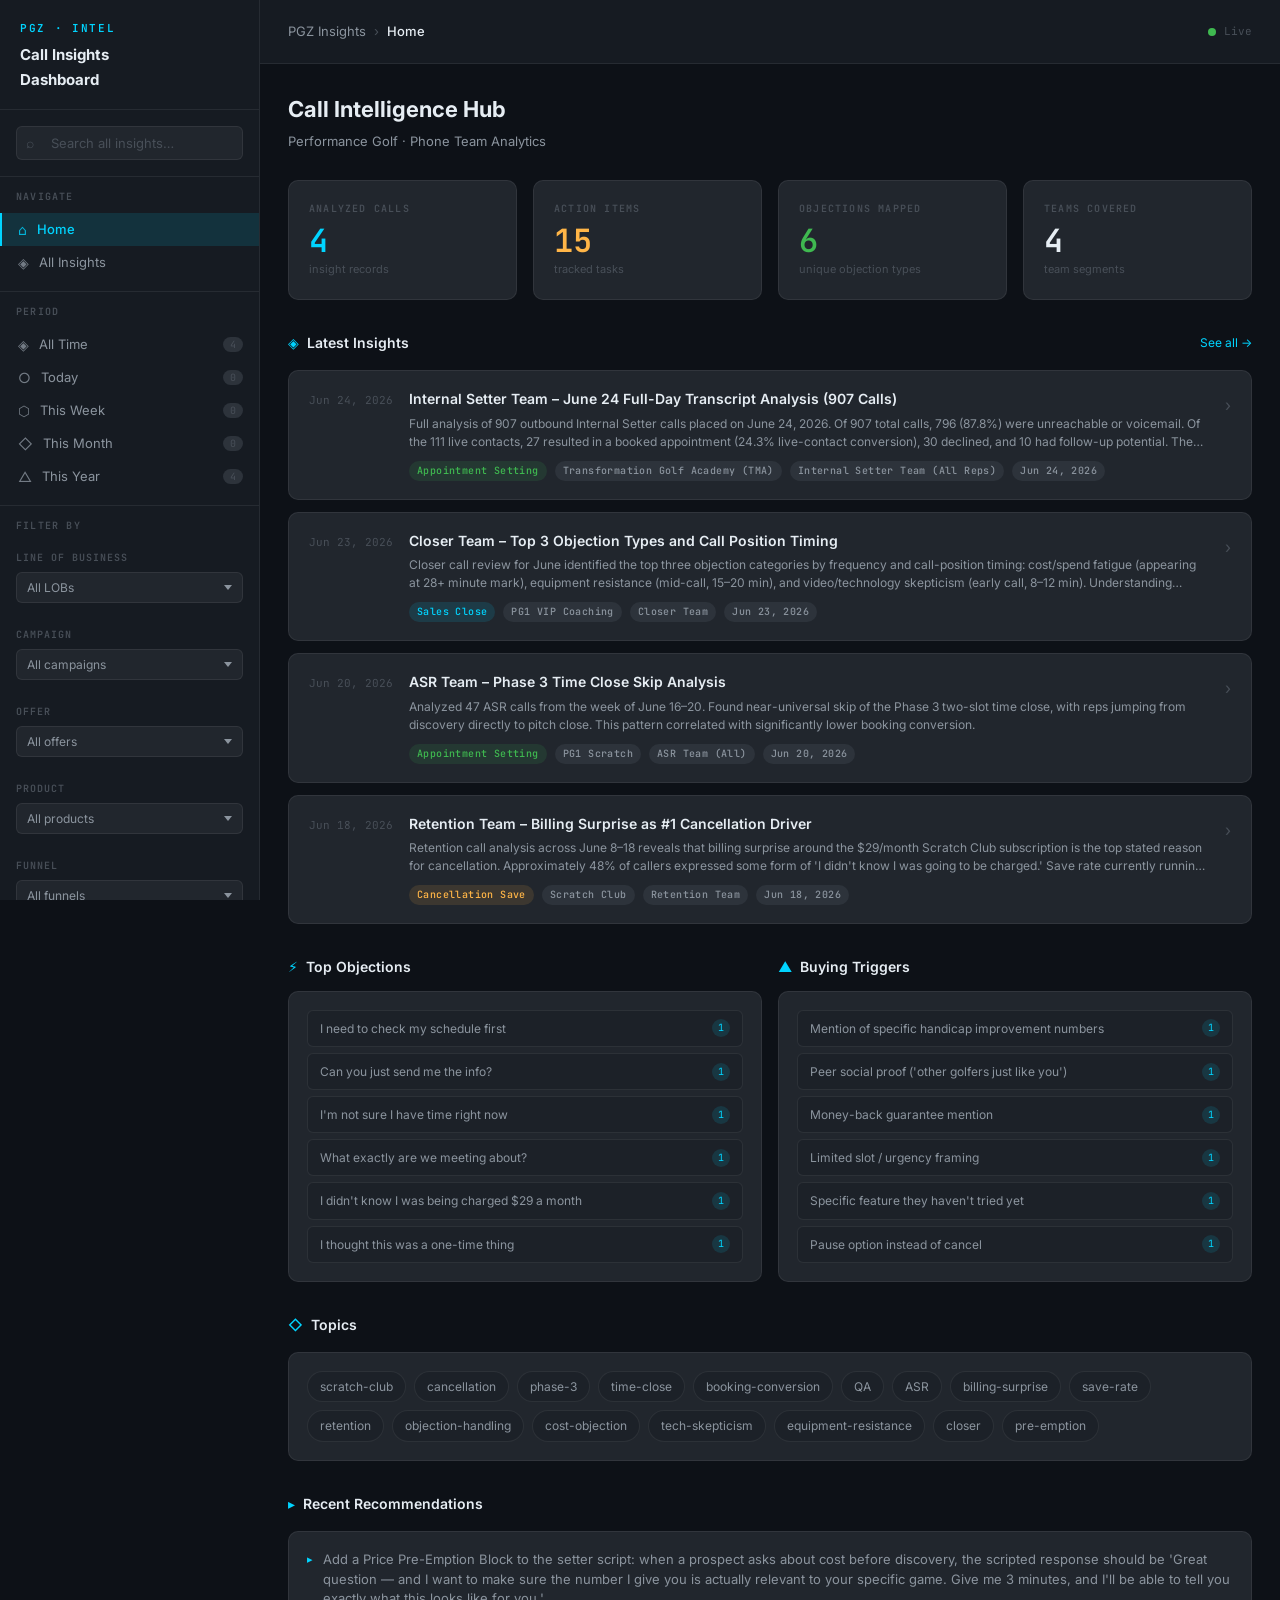
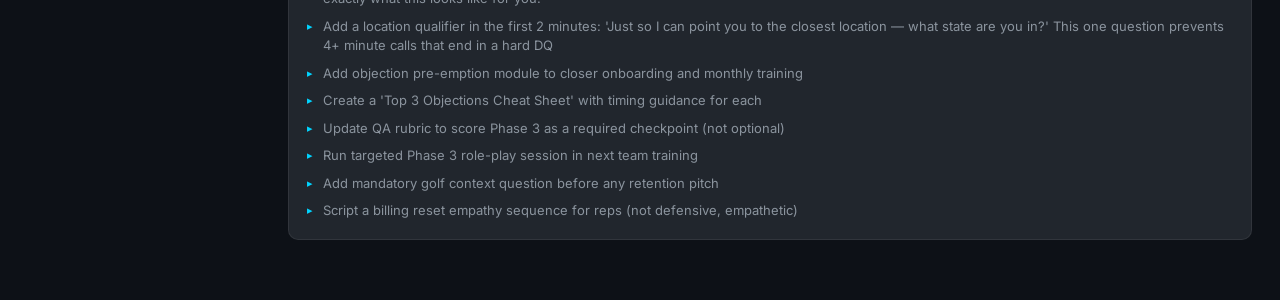
==== commit 222076eb: "Update index.html" ====
--- a/index.html
+++ b/index.html
@@ -153,6 +153,6 @@
 <!-- Mobile sidebar overlay -->
 <div id="sidebar-overlay"></div>
 
-<script src="js/app.js"></script>
+<script src="app.js"></script>
 </body>
 </html>
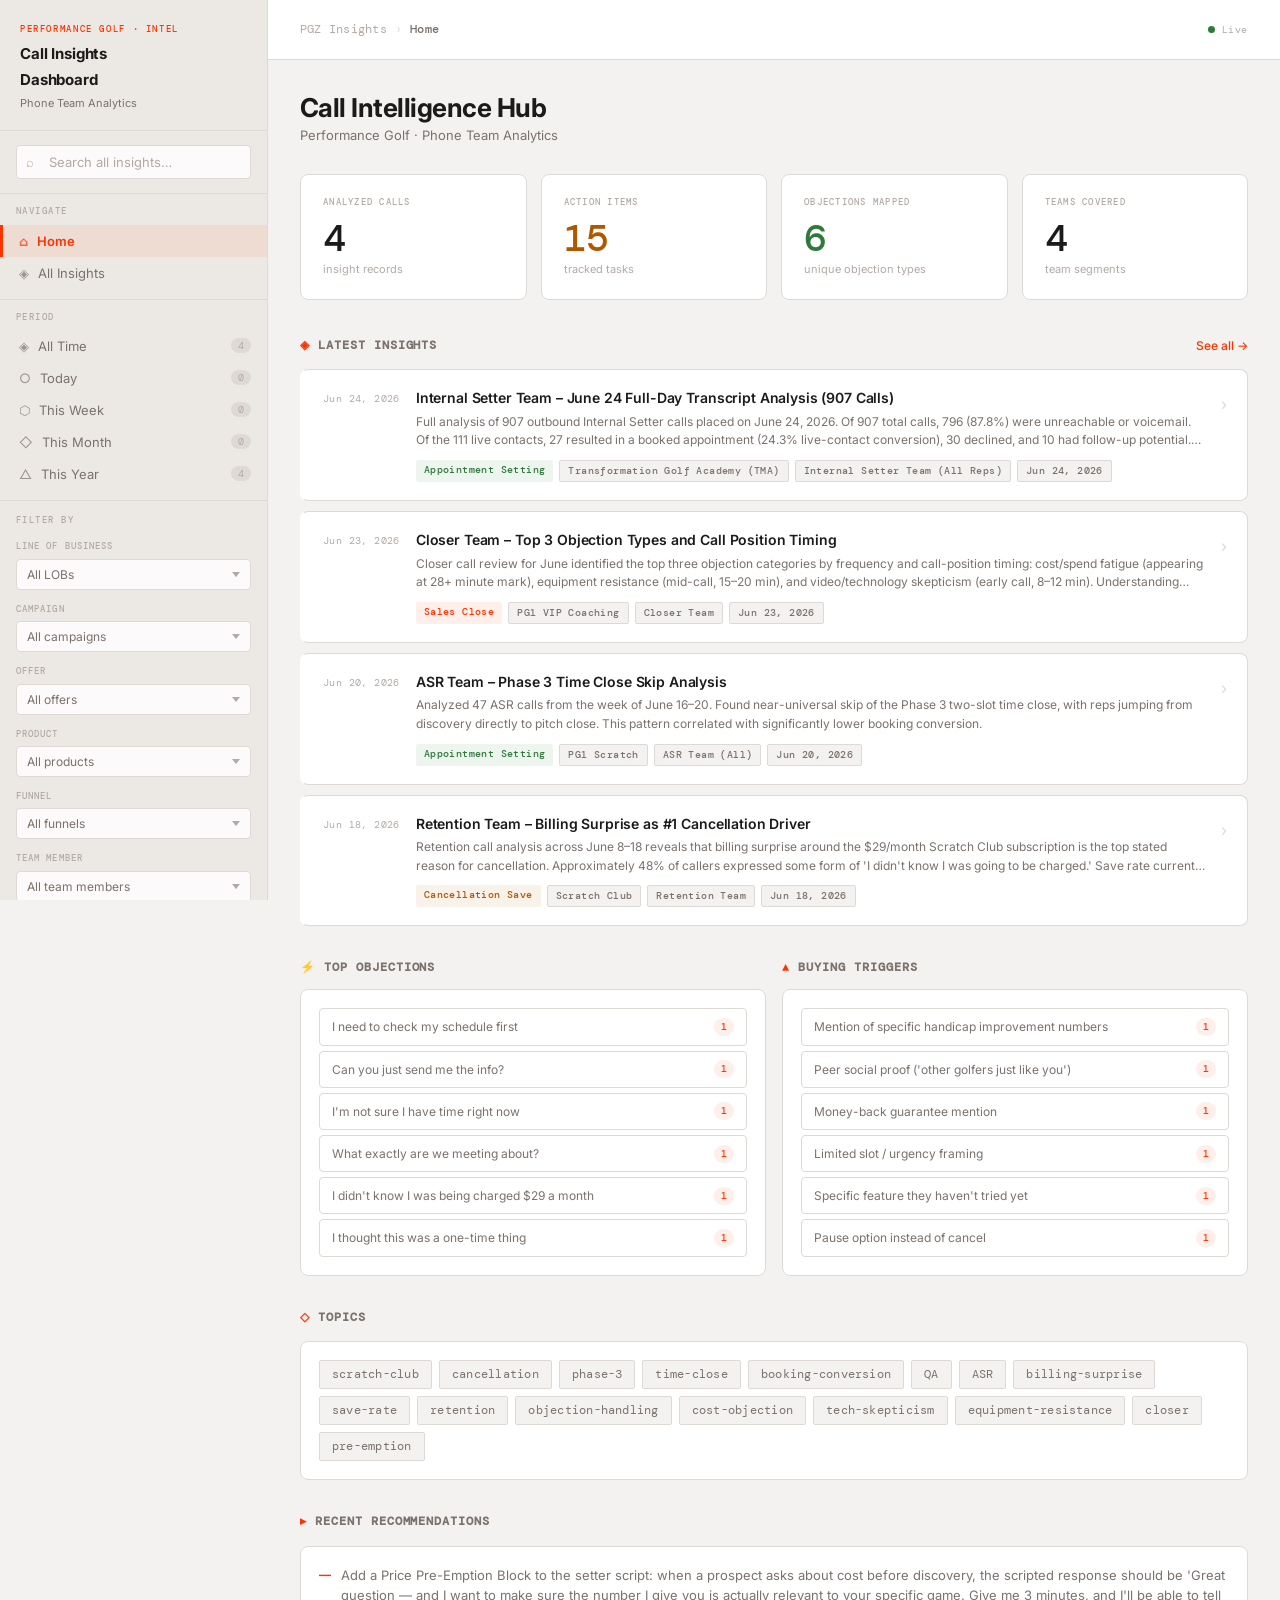
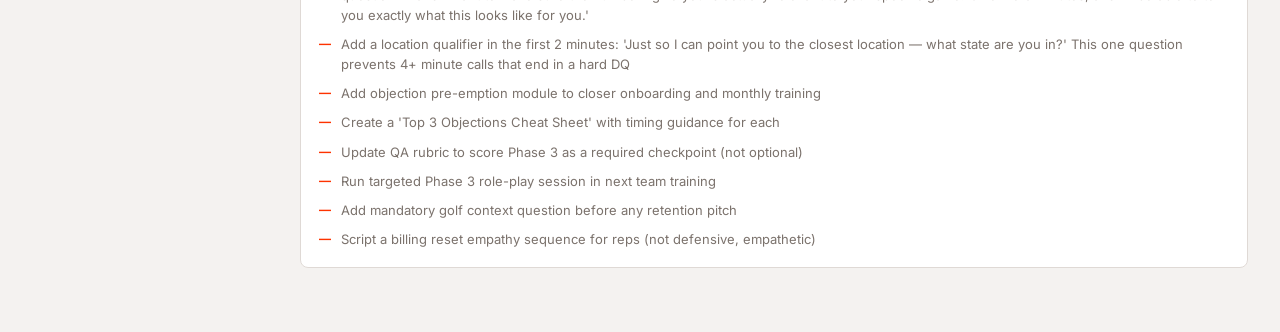
==== commit 7ffdc5f7: "Update index.html" ====
--- a/index.html
+++ b/index.html
@@ -5,7 +5,7 @@
   <meta name="viewport" content="width=device-width, initial-scale=1.0" />
   <meta name="description" content="Call Insights Dashboard — Performance Golf Phone Team Analytics" />
   <title>Call Insights | Performance Golf</title>
-<link rel="stylesheet" href="style.css" />
+  <link rel="stylesheet" href="style.css" />
   <link rel="icon" type="image/svg+xml" href="data:image/svg+xml,<svg xmlns='http://www.w3.org/2000/svg' viewBox='0 0 100 100'><text y='.9em' font-size='90'>📊</text></svg>" />
 </head>
 <body>
@@ -16,8 +16,9 @@
   <aside id="sidebar">
 
     <div class="sidebar-logo">
-      <span class="logo-mark">PGZ · Intel</span>
+      <span class="logo-eyebrow">Performance Golf · Intel</span>
       <span class="logo-name">Call Insights<br>Dashboard</span>
+      <div class="logo-sub">Phone Team Analytics</div>
     </div>
 
     <div class="sidebar-search">
--- a/style.css
+++ b/style.css
@@ -1,53 +1,70 @@
 /* ============================================================
    Call Insights Dashboard — Performance Golf
-   Design: Intelligence-feed aesthetic
-   Palette: Navy base, cyan accent, amber alerts
+   Brand: PG Official Palette + Typography System
+   Mode: Light (Fog base, Orange accent)
    ============================================================ */
 
-@import url('https://fonts.googleapis.com/css2?family=Inter:wght@300;400;500;600;700&family=JetBrains+Mono:wght@400;500;600&display=swap');
-
-/* ── CSS Variables ── */
+@import url('https://fonts.googleapis.com/css2?family=DM+Serif+Display:ital@0;1&family=DM+Mono:wght@400;500&family=Inter:wght@300;400;500;600;700&display=swap');
+
+/* ── PG Brand Tokens ── */
 :root {
-  --bg-base:        #0D1117;
-  --bg-surface:     #161B22;
-  --bg-elevated:    #1C2128;
-  --bg-card:        #21262D;
-  --bg-hover:       #2D333B;
-
-  --cyan:           #00D4FF;
-  --cyan-dim:       rgba(0, 212, 255, 0.12);
-  --cyan-glow:      rgba(0, 212, 255, 0.25);
-  --amber:          #FFB547;
-  --amber-dim:      rgba(255, 181, 71, 0.12);
-  --green:          #3FB950;
-  --green-dim:      rgba(63, 185, 80, 0.12);
-  --red:            #F85149;
-  --red-dim:        rgba(248, 81, 73, 0.12);
-  --purple:         #A371F7;
-  --purple-dim:     rgba(163, 113, 247, 0.12);
-
-  --text-primary:   #E6EDF3;
-  --text-secondary: #8B949E;
-  --text-muted:     #484F58;
-  --text-accent:    #00D4FF;
-
-  --border:         rgba(255,255,255,0.07);
-  --border-accent:  rgba(0, 212, 255, 0.3);
-
-  --sidebar-width:  260px;
-  --header-height:  64px;
-
-  --radius-sm:      6px;
-  --radius-md:      10px;
-  --radius-lg:      16px;
-
-  --shadow-card:    0 4px 24px rgba(0,0,0,0.4);
-  --shadow-glow:    0 0 20px rgba(0,212,255,0.15);
-
-  --font-body:      'Inter', system-ui, sans-serif;
-  --font-mono:      'JetBrains Mono', 'Courier New', monospace;
-
-  --transition:     all 0.2s cubic-bezier(0.4, 0, 0.2, 1);
+  /* PG Official Colors */
+  --pg-orange:        #FD3300;
+  --pg-dark-orange:   #DB2C00;
+  --pg-black:         #1D1A1A;
+  --pg-ui-gray:       #7B726C;
+  --pg-stone:         #B3AAA3;
+  --pg-pebble:        #DFD9D5;
+  --pg-sand:          #ECE9E4;
+  --pg-fog:           #F4F2F0;
+  --pg-mist:          #FCFAFA;
+
+  /* Semantic mappings */
+  --bg-base:          var(--pg-fog);
+  --bg-surface:       var(--pg-sand);
+  --bg-elevated:      var(--pg-mist);
+  --bg-card:          var(--pg-mist);
+  --bg-hover:         var(--pg-pebble);
+
+  --accent:           var(--pg-orange);
+  --accent-dark:      var(--pg-dark-orange);
+  --accent-dim:       rgba(253, 51, 0, 0.08);
+  --accent-glow:      rgba(253, 51, 0, 0.15);
+
+  --green:            #2D7A3A;
+  --green-dim:        rgba(45, 122, 58, 0.08);
+  --amber:            #B05800;
+  --amber-dim:        rgba(176, 88, 0, 0.08);
+  --blue:             #1A5FA8;
+  --blue-dim:         rgba(26, 95, 168, 0.08);
+  --purple:           #6B3FA0;
+  --purple-dim:       rgba(107, 63, 160, 0.08);
+
+  --text-primary:     var(--pg-black);
+  --text-secondary:   var(--pg-ui-gray);
+  --text-muted:       var(--pg-stone);
+  --text-accent:      var(--pg-orange);
+
+  --border:           var(--pg-pebble);
+  --border-strong:    var(--pg-stone);
+  --border-accent:    var(--pg-orange);
+
+  --sidebar-width:    268px;
+  --header-height:    60px;
+
+  --radius-sm:        4px;
+  --radius-md:        8px;
+  --radius-lg:        14px;
+
+  --shadow-card:      0 1px 4px rgba(29,26,26,0.08), 0 4px 16px rgba(29,26,26,0.04);
+  --shadow-hover:     0 2px 8px rgba(29,26,26,0.12), 0 8px 24px rgba(29,26,26,0.06);
+
+  /* Typography — Repro approximated via Inter (geometric sans); GT Super via DM Serif Display */
+  --font-body:        'Inter', system-ui, -apple-system, sans-serif;
+  --font-display:     'DM Serif Display', Georgia, serif;
+  --font-mono:        'DM Mono', 'JetBrains Mono', 'Courier New', monospace;
+
+  --transition:       all 0.18s cubic-bezier(0.4, 0, 0.2, 1);
 }
 
 /* ── Reset ── */
@@ -60,19 +77,15 @@
   line-height: 1.6;
   min-height: 100vh;
   overflow-x: hidden;
-}
-
-a { color: var(--cyan); text-decoration: none; }
+  -webkit-font-smoothing: antialiased;
+}
+a { color: var(--accent); text-decoration: none; }
 a:hover { text-decoration: underline; }
 button { cursor: pointer; border: none; background: none; font-family: inherit; }
-img { max-width: 100%; }
 ul { list-style: none; }
 
 /* ── Layout Shell ── */
-#app {
-  display: flex;
-  min-height: 100vh;
-}
+#app { display: flex; min-height: 100vh; }
 
 /* ── Sidebar ── */
 #sidebar {
@@ -87,59 +100,66 @@
   z-index: 100;
   display: flex;
   flex-direction: column;
-  transition: transform 0.3s ease;
-}
-#sidebar::-webkit-scrollbar { width: 4px; }
+  transition: transform 0.28s ease;
+}
+#sidebar::-webkit-scrollbar { width: 3px; }
 #sidebar::-webkit-scrollbar-track { background: transparent; }
-#sidebar::-webkit-scrollbar-thumb { background: var(--border); border-radius: 2px; }
-
+#sidebar::-webkit-scrollbar-thumb { background: var(--pg-pebble); border-radius: 2px; }
+
+/* Logo */
 .sidebar-logo {
-  padding: 20px 20px 16px;
+  padding: 22px 20px 18px;
   border-bottom: 1px solid var(--border);
   flex-shrink: 0;
 }
-.sidebar-logo .logo-mark {
-  font-family: var(--font-mono);
-  font-size: 11px;
-  font-weight: 600;
-  color: var(--cyan);
-  letter-spacing: 0.15em;
+.sidebar-logo .logo-eyebrow {
+  font-family: var(--font-mono);
+  font-size: 9px;
+  font-weight: 500;
+  letter-spacing: 0.18em;
   text-transform: uppercase;
+  color: var(--pg-orange);
   display: block;
-  margin-bottom: 4px;
+  margin-bottom: 5px;
 }
 .sidebar-logo .logo-name {
+  font-family: var(--font-body);
   font-size: 15px;
   font-weight: 700;
-  color: var(--text-primary);
-  line-height: 1.2;
-}
-
-/* Search in sidebar */
+  color: var(--pg-black);
+  line-height: 1.25;
+  letter-spacing: -0.01em;
+}
+.sidebar-logo .logo-sub {
+  font-size: 11px;
+  color: var(--text-secondary);
+  margin-top: 2px;
+}
+
+/* Search */
 .sidebar-search {
-  padding: 16px;
+  padding: 14px 16px;
   border-bottom: 1px solid var(--border);
   flex-shrink: 0;
 }
-.search-wrap {
-  position: relative;
-}
+.search-wrap { position: relative; }
 .search-wrap input {
   width: 100%;
-  background: var(--bg-card);
+  background: var(--bg-elevated);
   border: 1px solid var(--border);
   border-radius: var(--radius-sm);
   color: var(--text-primary);
   font-family: var(--font-body);
   font-size: 13px;
-  padding: 8px 12px 8px 34px;
+  padding: 8px 12px 8px 32px;
   outline: none;
   transition: var(--transition);
 }
 .search-wrap input::placeholder { color: var(--text-muted); }
 .search-wrap input:focus {
-  border-color: var(--border-accent);
-  box-shadow: 0 0 0 3px var(--cyan-dim);
+  border-color: var(--pg-orange);
+  box-shadow: 0 0 0 3px var(--accent-dim);
+  background: white;
 }
 .search-icon {
   position: absolute;
@@ -147,48 +167,50 @@
   transform: translateY(-50%);
   color: var(--text-muted);
   pointer-events: none;
-  font-size: 14px;
+  font-size: 13px;
 }
 
 /* Nav sections */
 .nav-section {
-  padding: 12px 0;
+  padding: 10px 0;
   border-bottom: 1px solid var(--border);
 }
 .nav-section-title {
   font-family: var(--font-mono);
-  font-size: 10px;
-  font-weight: 600;
-  letter-spacing: 0.12em;
+  font-size: 9px;
+  font-weight: 500;
+  letter-spacing: 0.16em;
   text-transform: uppercase;
   color: var(--text-muted);
-  padding: 0 16px 8px;
+  padding: 0 16px 6px;
 }
 .nav-item {
   display: flex;
   align-items: center;
-  gap: 10px;
+  gap: 9px;
   padding: 8px 16px;
   font-size: 13px;
+  font-weight: 400;
   color: var(--text-secondary);
   cursor: pointer;
-  border-radius: 0;
-  transition: var(--transition);
-  border-left: 2px solid transparent;
+  border-left: 3px solid transparent;
   width: 100%;
   text-align: left;
+  transition: var(--transition);
+  background: transparent;
 }
 .nav-item:hover {
   background: var(--bg-hover);
   color: var(--text-primary);
+  border-left-color: var(--pg-pebble);
 }
 .nav-item.active {
-  background: var(--cyan-dim);
-  color: var(--cyan);
-  border-left-color: var(--cyan);
-  font-weight: 500;
-}
-.nav-item .nav-icon { font-size: 14px; flex-shrink: 0; opacity: 0.8; }
+  background: var(--accent-dim);
+  color: var(--pg-orange);
+  border-left-color: var(--pg-orange);
+  font-weight: 600;
+}
+.nav-item .nav-icon { font-size: 13px; flex-shrink: 0; opacity: 0.7; }
 .nav-item .nav-count {
   margin-left: auto;
   font-family: var(--font-mono);
@@ -201,56 +223,64 @@
   text-align: center;
 }
 .nav-item.active .nav-count {
-  background: var(--cyan-dim);
-  color: var(--cyan);
-}
-
-/* Filters section */
-.filter-group { padding: 12px 16px; }
+  background: rgba(253,51,0,0.12);
+  color: var(--pg-orange);
+}
+
+/* Filter groups */
+.filter-group { padding: 8px 16px 4px; }
 .filter-label {
   font-family: var(--font-mono);
-  font-size: 10px;
-  font-weight: 600;
-  letter-spacing: 0.1em;
+  font-size: 9px;
+  font-weight: 500;
+  letter-spacing: 0.12em;
   text-transform: uppercase;
   color: var(--text-muted);
   display: block;
-  margin-bottom: 6px;
+  margin-bottom: 5px;
 }
 .filter-select {
   width: 100%;
-  background: var(--bg-card);
+  background: var(--bg-elevated);
   border: 1px solid var(--border);
   border-radius: var(--radius-sm);
   color: var(--text-secondary);
   font-family: var(--font-body);
   font-size: 12px;
-  padding: 7px 10px;
+  padding: 7px 28px 7px 10px;
   outline: none;
   cursor: pointer;
   transition: var(--transition);
   appearance: none;
-  background-image: url("data:image/svg+xml,%3Csvg xmlns='http://www.w3.org/2000/svg' width='12' height='8' viewBox='0 0 12 8'%3E%3Cpath fill='%238B949E' d='M6 8L0 0h12z'/%3E%3C/svg%3E");
+  background-image: url("data:image/svg+xml,%3Csvg xmlns='http://www.w3.org/2000/svg' width='10' height='6' viewBox='0 0 10 6'%3E%3Cpath fill='%23B3AAA3' d='M5 6L0 0h10z'/%3E%3C/svg%3E");
   background-repeat: no-repeat;
   background-position: right 10px center;
   background-size: 8px;
-  padding-right: 28px;
-}
-.filter-select:focus { border-color: var(--border-accent); color: var(--text-primary); }
+}
+.filter-select:focus {
+  border-color: var(--pg-orange);
+  color: var(--text-primary);
+  box-shadow: 0 0 0 2px var(--accent-dim);
+}
 
 .clear-filters-btn {
   width: 100%;
   padding: 8px;
-  margin-top: 8px;
-  font-size: 12px;
+  margin-top: 6px;
+  font-size: 11px;
   color: var(--text-muted);
   border: 1px solid var(--border);
   border-radius: var(--radius-sm);
   background: transparent;
   transition: var(--transition);
   font-family: var(--font-body);
-}
-.clear-filters-btn:hover { color: var(--red); border-color: var(--red); background: var(--red-dim); }
+  letter-spacing: 0.02em;
+}
+.clear-filters-btn:hover {
+  color: var(--pg-orange);
+  border-color: var(--pg-orange);
+  background: var(--accent-dim);
+}
 
 /* Sidebar footer */
 .sidebar-footer {
@@ -261,8 +291,9 @@
 }
 .sidebar-footer .last-updated {
   font-family: var(--font-mono);
-  font-size: 10px;
-  color: var(--text-muted);
+  font-size: 9px;
+  color: var(--text-muted);
+  letter-spacing: 0.06em;
 }
 
 /* ── Main Content ── */
@@ -277,12 +308,12 @@
 /* ── Header ── */
 #header {
   height: var(--header-height);
-  background: var(--bg-surface);
+  background: white;
   border-bottom: 1px solid var(--border);
   display: flex;
   align-items: center;
   justify-content: space-between;
-  padding: 0 28px;
+  padding: 0 32px;
   position: sticky;
   top: 0;
   z-index: 50;
@@ -291,36 +322,33 @@
   display: flex;
   align-items: center;
   gap: 8px;
-  font-size: 13px;
-  color: var(--text-secondary);
-}
-.header-breadcrumb .bc-sep { color: var(--text-muted); }
-.header-breadcrumb .bc-current { color: var(--text-primary); font-weight: 500; }
-
-.header-right {
-  display: flex;
-  align-items: center;
-  gap: 16px;
-}
+  font-size: 12px;
+  color: var(--text-muted);
+  font-family: var(--font-mono);
+  letter-spacing: 0.02em;
+}
+.header-breadcrumb .bc-sep { color: var(--pg-pebble); }
+.header-breadcrumb .bc-current { color: var(--text-secondary); font-weight: 500; }
+.header-right { display: flex; align-items: center; gap: 16px; }
 .pulse-indicator {
   display: flex;
   align-items: center;
-  gap: 8px;
-  font-family: var(--font-mono);
-  font-size: 11px;
-  color: var(--text-muted);
+  gap: 7px;
+  font-family: var(--font-mono);
+  font-size: 10px;
+  color: var(--text-muted);
+  letter-spacing: 0.06em;
 }
 .pulse-dot {
-  width: 8px; height: 8px;
+  width: 7px; height: 7px;
   background: var(--green);
   border-radius: 50%;
-  animation: pulse 2s infinite;
+  animation: pulse 2.4s infinite;
 }
 @keyframes pulse {
-  0%, 100% { opacity: 1; box-shadow: 0 0 0 0 rgba(63,185,80,0.4); }
-  50% { opacity: 0.8; box-shadow: 0 0 0 4px rgba(63,185,80,0); }
-}
-
+  0%, 100% { opacity: 1; box-shadow: 0 0 0 0 rgba(45,122,58,0.4); }
+  50% { opacity: 0.7; box-shadow: 0 0 0 4px rgba(45,122,58,0); }
+}
 .mobile-menu-btn {
   display: none;
   color: var(--text-secondary);
@@ -331,41 +359,42 @@
 /* ── Page Content ── */
 #content {
   flex: 1;
-  padding: 28px;
+  padding: 32px;
   max-width: 1200px;
   width: 100%;
   margin: 0 auto;
 }
 
-/* ── Search Results Banner ── */
+/* ── Search Banner ── */
 #search-results-banner {
   display: none;
-  background: var(--amber-dim);
-  border: 1px solid rgba(255,181,71,0.3);
+  background: rgba(176,88,0,0.06);
+  border: 1px solid rgba(176,88,0,0.2);
   border-radius: var(--radius-md);
-  padding: 12px 16px;
+  padding: 10px 16px;
   margin-bottom: 20px;
   font-size: 13px;
   color: var(--amber);
-  display: flex;
   align-items: center;
   justify-content: space-between;
 }
 #search-results-banner.hidden { display: none; }
 #search-results-banner .clear-search {
   color: var(--text-muted);
-  font-size: 18px;
+  font-size: 16px;
   cursor: pointer;
-  line-height: 1;
-}
-#search-results-banner .clear-search:hover { color: var(--red); }
-
-/* ── Homepage ── */
+}
+#search-results-banner .clear-search:hover { color: var(--pg-orange); }
+
+/* ── Page titles ── */
 .page-title {
-  font-size: 22px;
+  font-family: var(--font-body);
+  font-size: 26px;
   font-weight: 700;
-  color: var(--text-primary);
-  margin-bottom: 4px;
+  color: var(--pg-black);
+  letter-spacing: -0.02em;
+  margin-bottom: 2px;
+  line-height: 1.2;
 }
 .page-subtitle {
   font-size: 13px;
@@ -373,85 +402,95 @@
   margin-bottom: 28px;
 }
 
-/* Stats Grid */
+/* ── Stat Cards ── */
 .stats-grid {
   display: grid;
-  grid-template-columns: repeat(auto-fit, minmax(200px, 1fr));
-  gap: 16px;
-  margin-bottom: 32px;
+  grid-template-columns: repeat(auto-fit, minmax(190px, 1fr));
+  gap: 14px;
+  margin-bottom: 36px;
 }
 .stat-card {
-  background: var(--bg-card);
+  background: white;
   border: 1px solid var(--border);
   border-radius: var(--radius-md);
-  padding: 20px;
+  padding: 20px 22px;
   position: relative;
   overflow: hidden;
   transition: var(--transition);
 }
-.stat-card::before {
+.stat-card::after {
   content: '';
   position: absolute;
-  top: 0; left: 0; right: 0;
-  height: 2px;
-  background: var(--cyan);
-  opacity: 0;
-  transition: var(--transition);
-}
-.stat-card:hover { border-color: var(--border-accent); transform: translateY(-1px); }
-.stat-card:hover::before { opacity: 1; }
+  bottom: 0; left: 0; right: 0;
+  height: 3px;
+  background: var(--pg-orange);
+  transform: scaleX(0);
+  transform-origin: left;
+  transition: transform 0.3s ease;
+}
+.stat-card:hover {
+  box-shadow: var(--shadow-hover);
+  border-color: var(--pg-stone);
+  transform: translateY(-2px);
+}
+.stat-card:hover::after { transform: scaleX(1); }
 .stat-label {
   font-family: var(--font-mono);
-  font-size: 10px;
-  font-weight: 600;
-  letter-spacing: 0.12em;
+  font-size: 9px;
+  font-weight: 500;
+  letter-spacing: 0.14em;
   text-transform: uppercase;
   color: var(--text-muted);
-  margin-bottom: 8px;
+  margin-bottom: 10px;
 }
 .stat-value {
   font-family: var(--font-mono);
-  font-size: 32px;
-  font-weight: 600;
-  color: var(--text-primary);
+  font-size: 38px;
+  font-weight: 500;
+  color: var(--pg-black);
   line-height: 1;
   margin-bottom: 4px;
-}
-.stat-value.cyan { color: var(--cyan); }
-.stat-value.amber { color: var(--amber); }
-.stat-value.green { color: var(--green); }
+  letter-spacing: -0.02em;
+}
+.stat-value.orange { color: var(--pg-orange); }
+.stat-value.amber  { color: var(--amber); }
+.stat-value.green  { color: var(--green); }
 .stat-sub {
   font-size: 11px;
   color: var(--text-muted);
 }
 
-/* Section Headers */
+/* ── Section Headers ── */
 .section-header {
   display: flex;
   align-items: center;
   justify-content: space-between;
-  margin-bottom: 16px;
+  margin-bottom: 14px;
 }
 .section-title {
-  font-size: 14px;
+  font-size: 12px;
   font-weight: 600;
-  color: var(--text-primary);
+  color: var(--text-secondary);
+  letter-spacing: 0.08em;
+  text-transform: uppercase;
+  font-family: var(--font-mono);
   display: flex;
   align-items: center;
   gap: 8px;
 }
-.section-title .section-icon { color: var(--cyan); }
+.section-title .section-icon { color: var(--pg-orange); }
 .see-all-link {
   font-size: 12px;
-  color: var(--cyan);
+  color: var(--pg-orange);
   cursor: pointer;
+  font-weight: 500;
 }
 .see-all-link:hover { text-decoration: underline; }
 
-/* ── Insight Card (list view) ── */
-.insights-list { display: flex; flex-direction: column; gap: 12px; }
+/* ── Insight Card (list) ── */
+.insights-list { display: flex; flex-direction: column; gap: 10px; }
 .insight-card {
-  background: var(--bg-card);
+  background: white;
   border: 1px solid var(--border);
   border-radius: var(--radius-md);
   padding: 18px 20px;
@@ -460,120 +499,128 @@
   display: flex;
   gap: 16px;
   align-items: flex-start;
+  border-left: 3px solid transparent;
 }
 .insight-card:hover {
-  border-color: var(--border-accent);
-  background: var(--bg-elevated);
-  transform: translateX(3px);
-  box-shadow: var(--shadow-glow);
+  border-color: var(--pg-stone);
+  border-left-color: var(--pg-orange);
+  box-shadow: var(--shadow-hover);
+  transform: translateX(2px);
 }
 .insight-card-date {
   font-family: var(--font-mono);
-  font-size: 11px;
+  font-size: 10px;
   color: var(--text-muted);
   flex-shrink: 0;
   padding-top: 3px;
-  min-width: 80px;
+  min-width: 72px;
+  letter-spacing: 0.04em;
 }
 .insight-card-body { flex: 1; min-width: 0; }
 .insight-card-title {
   font-size: 14px;
   font-weight: 600;
-  color: var(--text-primary);
-  margin-bottom: 6px;
+  color: var(--pg-black);
+  margin-bottom: 5px;
   line-height: 1.4;
+  letter-spacing: -0.01em;
 }
 .insight-card-summary {
   font-size: 12px;
   color: var(--text-secondary);
-  line-height: 1.5;
+  line-height: 1.55;
   display: -webkit-box;
   -webkit-line-clamp: 2;
   -webkit-box-orient: vertical;
   overflow: hidden;
   margin-bottom: 10px;
 }
-.insight-card-meta {
-  display: flex;
-  gap: 8px;
-  flex-wrap: wrap;
-}
-.tag {
-  font-family: var(--font-mono);
-  font-size: 10px;
-  font-weight: 500;
-  padding: 2px 8px;
-  border-radius: 20px;
-  letter-spacing: 0.04em;
-}
-.tag-cyan    { background: var(--cyan-dim);   color: var(--cyan); }
-.tag-amber   { background: var(--amber-dim);  color: var(--amber); }
-.tag-green   { background: var(--green-dim);  color: var(--green); }
-.tag-purple  { background: var(--purple-dim); color: var(--purple); }
-.tag-neutral { background: var(--bg-hover);   color: var(--text-secondary); }
-
+.insight-card-meta { display: flex; gap: 6px; flex-wrap: wrap; }
 .insight-card-arrow {
-  color: var(--text-muted);
+  color: var(--pg-pebble);
   font-size: 16px;
   flex-shrink: 0;
   padding-top: 4px;
   transition: var(--transition);
 }
-.insight-card:hover .insight-card-arrow { color: var(--cyan); transform: translateX(3px); }
-
-/* ── Two-column grids on homepage ── */
+.insight-card:hover .insight-card-arrow { color: var(--pg-orange); transform: translateX(2px); }
+
+/* ── Tags ── */
+.tag {
+  font-family: var(--font-mono);
+  font-size: 10px;
+  font-weight: 500;
+  padding: 2px 8px;
+  border-radius: 2px;
+  letter-spacing: 0.04em;
+}
+.tag-orange  { background: var(--accent-dim);  color: var(--pg-orange); }
+.tag-amber   { background: var(--amber-dim);   color: var(--amber); }
+.tag-green   { background: var(--green-dim);   color: var(--green); }
+.tag-purple  { background: var(--purple-dim);  color: var(--purple); }
+.tag-blue    { background: var(--blue-dim);    color: var(--blue); }
+.tag-neutral { background: var(--pg-fog);      color: var(--text-secondary); border: 1px solid var(--border); }
+/* aliases for backward compat */
+.tag-cyan    { background: var(--blue-dim);    color: var(--blue); }
+
+/* ── Two-col grid ── */
 .two-col { display: grid; grid-template-columns: 1fr 1fr; gap: 16px; margin-bottom: 32px; }
 
-/* Objection / trigger chips */
-.chip-list { display: flex; flex-direction: column; gap: 6px; }
+/* ── Panel card ── */
+.panel-card {
+  background: white;
+  border: 1px solid var(--border);
+  border-radius: var(--radius-md);
+  padding: 18px;
+}
+
+/* ── Chip list ── */
+.chip-list { display: flex; flex-direction: column; gap: 5px; }
 .chip-item {
   display: flex;
   align-items: center;
   justify-content: space-between;
   padding: 8px 12px;
-  background: var(--bg-elevated);
+  background: var(--bg-fog);
   border: 1px solid var(--border);
   border-radius: var(--radius-sm);
   font-size: 12px;
   color: var(--text-secondary);
   transition: var(--transition);
 }
-.chip-item:hover { border-color: var(--border-accent); color: var(--text-primary); }
+.chip-item:hover { border-color: var(--pg-stone); color: var(--text-primary); }
 .chip-count {
   font-family: var(--font-mono);
   font-size: 10px;
-  color: var(--cyan);
-  background: var(--cyan-dim);
-  padding: 1px 6px;
+  color: var(--pg-orange);
+  background: var(--accent-dim);
+  padding: 1px 7px;
   border-radius: 10px;
-}
-
-/* Topics cloud */
-.topics-cloud { display: flex; flex-wrap: wrap; gap: 8px; }
+  font-weight: 500;
+}
+
+/* ── Topics cloud ── */
+.topics-cloud { display: flex; flex-wrap: wrap; gap: 7px; }
 .topic-tag {
   font-size: 12px;
-  padding: 5px 12px;
-  border-radius: 20px;
-  background: var(--bg-elevated);
+  font-family: var(--font-mono);
+  padding: 4px 12px;
+  border-radius: 2px;
+  background: var(--pg-fog);
   border: 1px solid var(--border);
   color: var(--text-secondary);
   cursor: pointer;
   transition: var(--transition);
-}
-.topic-tag:hover { background: var(--cyan-dim); border-color: var(--border-accent); color: var(--cyan); }
-
-/* Panel card wrapper */
-.panel-card {
-  background: var(--bg-card);
-  border: 1px solid var(--border);
-  border-radius: var(--radius-md);
-  padding: 18px;
-}
-
-/* ── Insight Detail Page ── */
-.detail-header {
-  margin-bottom: 28px;
-}
+  letter-spacing: 0.02em;
+}
+.topic-tag:hover {
+  background: var(--accent-dim);
+  border-color: var(--pg-orange);
+  color: var(--pg-orange);
+}
+
+/* ── Detail Page ── */
+.detail-header { margin-bottom: 24px; }
 .detail-back {
   display: inline-flex;
   align-items: center;
@@ -583,150 +630,162 @@
   cursor: pointer;
   margin-bottom: 16px;
   transition: var(--transition);
-}
-.detail-back:hover { color: var(--cyan); }
-
+  font-family: var(--font-mono);
+  letter-spacing: 0.04em;
+}
+.detail-back:hover { color: var(--pg-orange); }
 .detail-title {
-  font-size: 24px;
+  font-family: var(--font-body);
+  font-size: 26px;
   font-weight: 700;
-  color: var(--text-primary);
-  line-height: 1.3;
-  margin-bottom: 12px;
+  color: var(--pg-black);
+  line-height: 1.25;
+  margin-bottom: 14px;
+  letter-spacing: -0.02em;
 }
 .detail-meta-row {
   display: flex;
-  gap: 12px;
+  gap: 14px;
   flex-wrap: wrap;
-  margin-bottom: 16px;
+  margin-bottom: 14px;
   align-items: center;
 }
 .detail-meta-item {
   display: flex;
   align-items: center;
-  gap: 6px;
-  font-family: var(--font-mono);
-  font-size: 11px;
-  color: var(--text-muted);
-}
-.detail-meta-item .meta-icon { opacity: 0.6; }
+  gap: 5px;
+  font-family: var(--font-mono);
+  font-size: 10px;
+  color: var(--text-muted);
+  letter-spacing: 0.04em;
+}
 .detail-meta-item strong { color: var(--text-secondary); font-weight: 500; }
-
 .detail-tags { display: flex; gap: 6px; flex-wrap: wrap; }
 
-/* Summary box */
+/* Summary box — PG signature left-border */
 .summary-box {
-  background: var(--bg-elevated);
-  border: 1px solid var(--border-accent);
-  border-left: 3px solid var(--cyan);
-  border-radius: var(--radius-md);
-  padding: 16px 20px;
+  background: var(--pg-fog);
+  border: 1px solid var(--border);
+  border-left: 4px solid var(--pg-orange);
+  border-radius: 0 var(--radius-md) var(--radius-md) 0;
+  padding: 18px 22px;
   margin-bottom: 28px;
   font-size: 14px;
   color: var(--text-secondary);
-  line-height: 1.6;
-}
-
-/* Detail sections */
+  line-height: 1.65;
+}
+
+/* Detail grid */
 .detail-grid {
   display: grid;
   grid-template-columns: 1fr 1fr;
-  gap: 16px;
-  margin-bottom: 20px;
+  gap: 14px;
+  margin-bottom: 14px;
 }
 .detail-section {
-  background: var(--bg-card);
+  background: white;
   border: 1px solid var(--border);
   border-radius: var(--radius-md);
-  padding: 18px;
+  padding: 18px 20px;
 }
 .detail-section.full-width { grid-column: 1 / -1; }
 .detail-section-title {
   font-family: var(--font-mono);
-  font-size: 10px;
-  font-weight: 600;
-  letter-spacing: 0.12em;
+  font-size: 9px;
+  font-weight: 500;
+  letter-spacing: 0.14em;
   text-transform: uppercase;
-  margin-bottom: 12px;
-  display: flex;
-  align-items: center;
-  gap: 8px;
-}
-.detail-section-title.cyan   { color: var(--cyan); }
+  margin-bottom: 14px;
+  display: flex;
+  align-items: center;
+  gap: 7px;
+  padding-bottom: 10px;
+  border-bottom: 1px solid var(--border);
+}
+.detail-section-title.orange { color: var(--pg-orange); }
 .detail-section-title.amber  { color: var(--amber); }
 .detail-section-title.green  { color: var(--green); }
-.detail-section-title.red    { color: var(--red); }
+.detail-section-title.red    { color: #C0392B; }
 .detail-section-title.purple { color: var(--purple); }
-
-.finding-list { display: flex; flex-direction: column; gap: 8px; }
+.detail-section-title.blue   { color: var(--blue); }
+/* aliases */
+.detail-section-title.cyan   { color: var(--blue); }
+
+/* Finding items */
+.finding-list { display: flex; flex-direction: column; gap: 9px; }
 .finding-item {
   display: flex;
   gap: 10px;
   font-size: 13px;
   color: var(--text-secondary);
-  line-height: 1.5;
+  line-height: 1.55;
 }
 .finding-item::before {
-  content: '▸';
-  color: var(--cyan);
+  content: '—';
+  color: var(--pg-orange);
   flex-shrink: 0;
+  font-weight: 700;
+  font-size: 12px;
   margin-top: 1px;
-  font-size: 11px;
-}
-.finding-item.amber::before { color: var(--amber); }
-.finding-item.green::before { color: var(--green); }
-.finding-item.red::before   { color: var(--red); }
-
-/* Winning language */
+}
+.finding-item.amber::before { color: var(--amber); content: '—'; }
+.finding-item.green::before { color: var(--green); content: '—'; }
+.finding-item.red::before   { color: #C0392B; content: '—'; }
+
+/* Winning language quotes */
 .language-quote {
-  background: var(--bg-elevated);
-  border-left: 2px solid var(--cyan);
+  background: var(--pg-fog);
+  border-left: 3px solid var(--pg-orange);
   border-radius: 0 var(--radius-sm) var(--radius-sm) 0;
   padding: 10px 14px;
   font-size: 13px;
   color: var(--text-secondary);
   font-style: italic;
   margin-bottom: 8px;
-  line-height: 1.5;
+  line-height: 1.55;
 }
 
 /* Action items table */
 .action-table { width: 100%; border-collapse: collapse; font-size: 12px; }
 .action-table th {
   font-family: var(--font-mono);
-  font-size: 10px;
-  font-weight: 600;
-  letter-spacing: 0.1em;
+  font-size: 9px;
+  font-weight: 500;
+  letter-spacing: 0.12em;
   text-transform: uppercase;
   color: var(--text-muted);
   text-align: left;
   padding: 8px 12px;
   border-bottom: 1px solid var(--border);
+  background: var(--pg-fog);
 }
 .action-table td {
   padding: 10px 12px;
   color: var(--text-secondary);
-  border-bottom: 1px solid rgba(255,255,255,0.04);
+  border-bottom: 1px solid var(--pg-fog);
   vertical-align: middle;
 }
 .action-table tr:last-child td { border-bottom: none; }
-.action-table tr:hover td { background: var(--bg-hover); }
-
+.action-table tr:hover td { background: var(--pg-fog); }
+
+/* Status badges */
 .status-badge {
   font-family: var(--font-mono);
-  font-size: 10px;
+  font-size: 9px;
   font-weight: 600;
-  padding: 2px 8px;
-  border-radius: 10px;
-  letter-spacing: 0.04em;
+  padding: 3px 8px;
+  border-radius: 2px;
+  letter-spacing: 0.06em;
+  text-transform: uppercase;
   white-space: nowrap;
 }
-.status-completed { background: var(--green-dim); color: var(--green); }
-.status-in-progress { background: var(--amber-dim); color: var(--amber); }
-.status-pending { background: var(--bg-hover); color: var(--text-muted); }
-
-/* Transcript */
+.status-completed   { background: var(--green-dim);  color: var(--green); }
+.status-in-progress { background: var(--amber-dim);  color: var(--amber); }
+.status-pending     { background: var(--pg-fog);     color: var(--text-muted); border: 1px solid var(--border); }
+
+/* Transcript excerpts */
 .transcript-box {
-  background: var(--bg-base);
+  background: var(--pg-fog);
   border: 1px solid var(--border);
   border-radius: var(--radius-md);
   overflow: hidden;
@@ -734,30 +793,32 @@
 }
 .transcript-label {
   font-family: var(--font-mono);
-  font-size: 10px;
+  font-size: 9px;
+  font-weight: 500;
   color: var(--text-muted);
   padding: 8px 14px;
-  background: var(--bg-elevated);
+  background: var(--pg-sand);
   border-bottom: 1px solid var(--border);
-  letter-spacing: 0.06em;
+  letter-spacing: 0.1em;
+  text-transform: uppercase;
 }
 .transcript-text {
   font-family: var(--font-mono);
   font-size: 12px;
   color: var(--text-secondary);
   padding: 14px;
-  line-height: 1.7;
+  line-height: 1.75;
   white-space: pre-wrap;
 }
 
-/* ── Empty / Loading States ── */
+/* ── Empty / Loading states ── */
 .empty-state {
   text-align: center;
   padding: 60px 20px;
   color: var(--text-muted);
 }
-.empty-state .empty-icon { font-size: 40px; margin-bottom: 12px; }
-.empty-state p { font-size: 14px; }
+.empty-state .empty-icon { font-size: 36px; margin-bottom: 12px; }
+.empty-state p { font-size: 14px; color: var(--text-secondary); }
 .loading-state {
   display: flex;
   align-items: center;
@@ -766,17 +827,16 @@
   gap: 12px;
   color: var(--text-muted);
   font-size: 13px;
+  font-family: var(--font-mono);
 }
 .spinner {
-  width: 20px; height: 20px;
+  width: 18px; height: 18px;
   border: 2px solid var(--border);
-  border-top-color: var(--cyan);
+  border-top-color: var(--pg-orange);
   border-radius: 50%;
-  animation: spin 0.7s linear infinite;
+  animation: spin 0.65s linear infinite;
 }
 @keyframes spin { to { transform: rotate(360deg); } }
-
-/* ── No results ── */
 .no-results {
   text-align: center;
   padding: 48px 20px;
@@ -785,31 +845,86 @@
 }
 
 /* ── Scrollbar ── */
-::-webkit-scrollbar { width: 6px; height: 6px; }
+::-webkit-scrollbar { width: 5px; height: 5px; }
 ::-webkit-scrollbar-track { background: transparent; }
-::-webkit-scrollbar-thumb { background: var(--border); border-radius: 3px; }
-::-webkit-scrollbar-thumb:hover { background: var(--text-muted); }
+::-webkit-scrollbar-thumb { background: var(--pg-pebble); border-radius: 3px; }
+::-webkit-scrollbar-thumb:hover { background: var(--pg-stone); }
 
 /* ── Sidebar overlay (mobile) ── */
 #sidebar-overlay {
   display: none;
   position: fixed;
   inset: 0;
-  background: rgba(0,0,0,0.6);
+  background: rgba(29,26,26,0.5);
   z-index: 90;
   backdrop-filter: blur(2px);
 }
 #sidebar-overlay.active { display: block; }
 
+/* ── Filter bar (All Insights) ── */
+.filter-bar {
+  display: flex;
+  gap: 10px;
+  align-items: center;
+  flex-wrap: wrap;
+  margin-bottom: 20px;
+  padding: 12px 16px;
+  background: white;
+  border: 1px solid var(--border);
+  border-radius: var(--radius-md);
+}
+.filter-bar-label {
+  font-family: var(--font-mono);
+  font-size: 10px;
+  color: var(--text-muted);
+  letter-spacing: 0.08em;
+  text-transform: uppercase;
+  flex-shrink: 0;
+}
+.sort-btn {
+  font-size: 12px;
+  padding: 5px 12px;
+  border-radius: var(--radius-sm);
+  background: var(--pg-fog);
+  border: 1px solid var(--border);
+  color: var(--text-secondary);
+  transition: var(--transition);
+  font-family: var(--font-body);
+}
+.sort-btn:hover { border-color: var(--pg-stone); color: var(--text-primary); }
+.sort-btn.active {
+  background: var(--accent-dim);
+  border-color: var(--pg-orange);
+  color: var(--pg-orange);
+  font-weight: 600;
+}
+.result-count {
+  margin-left: auto;
+  font-family: var(--font-mono);
+  font-size: 10px;
+  color: var(--text-muted);
+  letter-spacing: 0.04em;
+}
+
+/* ── Search highlight ── */
+mark {
+  background: rgba(253,51,0,0.12);
+  color: var(--pg-orange);
+  border-radius: 2px;
+  padding: 0 2px;
+}
+
+/* ── Animations ── */
+@keyframes fadeIn {
+  from { opacity: 0; transform: translateY(6px); }
+  to   { opacity: 1; transform: translateY(0); }
+}
+.fade-in { animation: fadeIn 0.25s ease forwards; }
+
 /* ── Responsive ── */
 @media (max-width: 900px) {
-  #sidebar {
-    transform: translateX(-100%);
-  }
-  #sidebar.open {
-    transform: translateX(0);
-    box-shadow: 4px 0 32px rgba(0,0,0,0.5);
-  }
+  #sidebar { transform: translateX(-100%); }
+  #sidebar.open { transform: translateX(0); box-shadow: 4px 0 32px rgba(29,26,26,0.15); }
   #main { margin-left: 0; }
   .mobile-menu-btn { display: flex; align-items: center; }
   .detail-grid { grid-template-columns: 1fr; }
@@ -818,60 +933,10 @@
   #header { padding: 0 16px; }
   .stats-grid { grid-template-columns: repeat(2, 1fr); }
 }
-
 @media (max-width: 540px) {
   .stats-grid { grid-template-columns: 1fr 1fr; }
-  .detail-title { font-size: 19px; }
+  .detail-title { font-size: 20px; }
   .insight-card { flex-direction: column; gap: 6px; }
   .insight-card-date { font-size: 10px; }
-}
-
-/* ── Fade in animation ── */
-@keyframes fadeIn {
-  from { opacity: 0; transform: translateY(8px); }
-  to   { opacity: 1; transform: translateY(0); }
-}
-.fade-in { animation: fadeIn 0.3s ease forwards; }
-
-/* ── Counter animation ── */
-.count-up { transition: all 0.5s ease; }
-
-/* ── Highlight for search ── */
-mark {
-  background: rgba(255,181,71,0.25);
-  color: var(--amber);
-  border-radius: 2px;
-  padding: 0 1px;
-}
-
-/* ── All Insights page list filters bar ── */
-.filter-bar {
-  display: flex;
-  gap: 12px;
-  align-items: center;
-  flex-wrap: wrap;
-  margin-bottom: 20px;
-  padding: 14px 16px;
-  background: var(--bg-card);
-  border: 1px solid var(--border);
-  border-radius: var(--radius-md);
-}
-.filter-bar-label { font-size: 12px; color: var(--text-muted); flex-shrink: 0; }
-.sort-btn {
-  font-size: 12px;
-  padding: 6px 12px;
-  border-radius: var(--radius-sm);
-  background: var(--bg-elevated);
-  border: 1px solid var(--border);
-  color: var(--text-secondary);
-  transition: var(--transition);
-  font-family: var(--font-body);
-}
-.sort-btn:hover { border-color: var(--border-accent); color: var(--cyan); }
-.sort-btn.active { background: var(--cyan-dim); border-color: var(--border-accent); color: var(--cyan); }
-.result-count {
-  margin-left: auto;
-  font-family: var(--font-mono);
-  font-size: 11px;
-  color: var(--text-muted);
-}
+  .page-title { font-size: 20px; }
+}
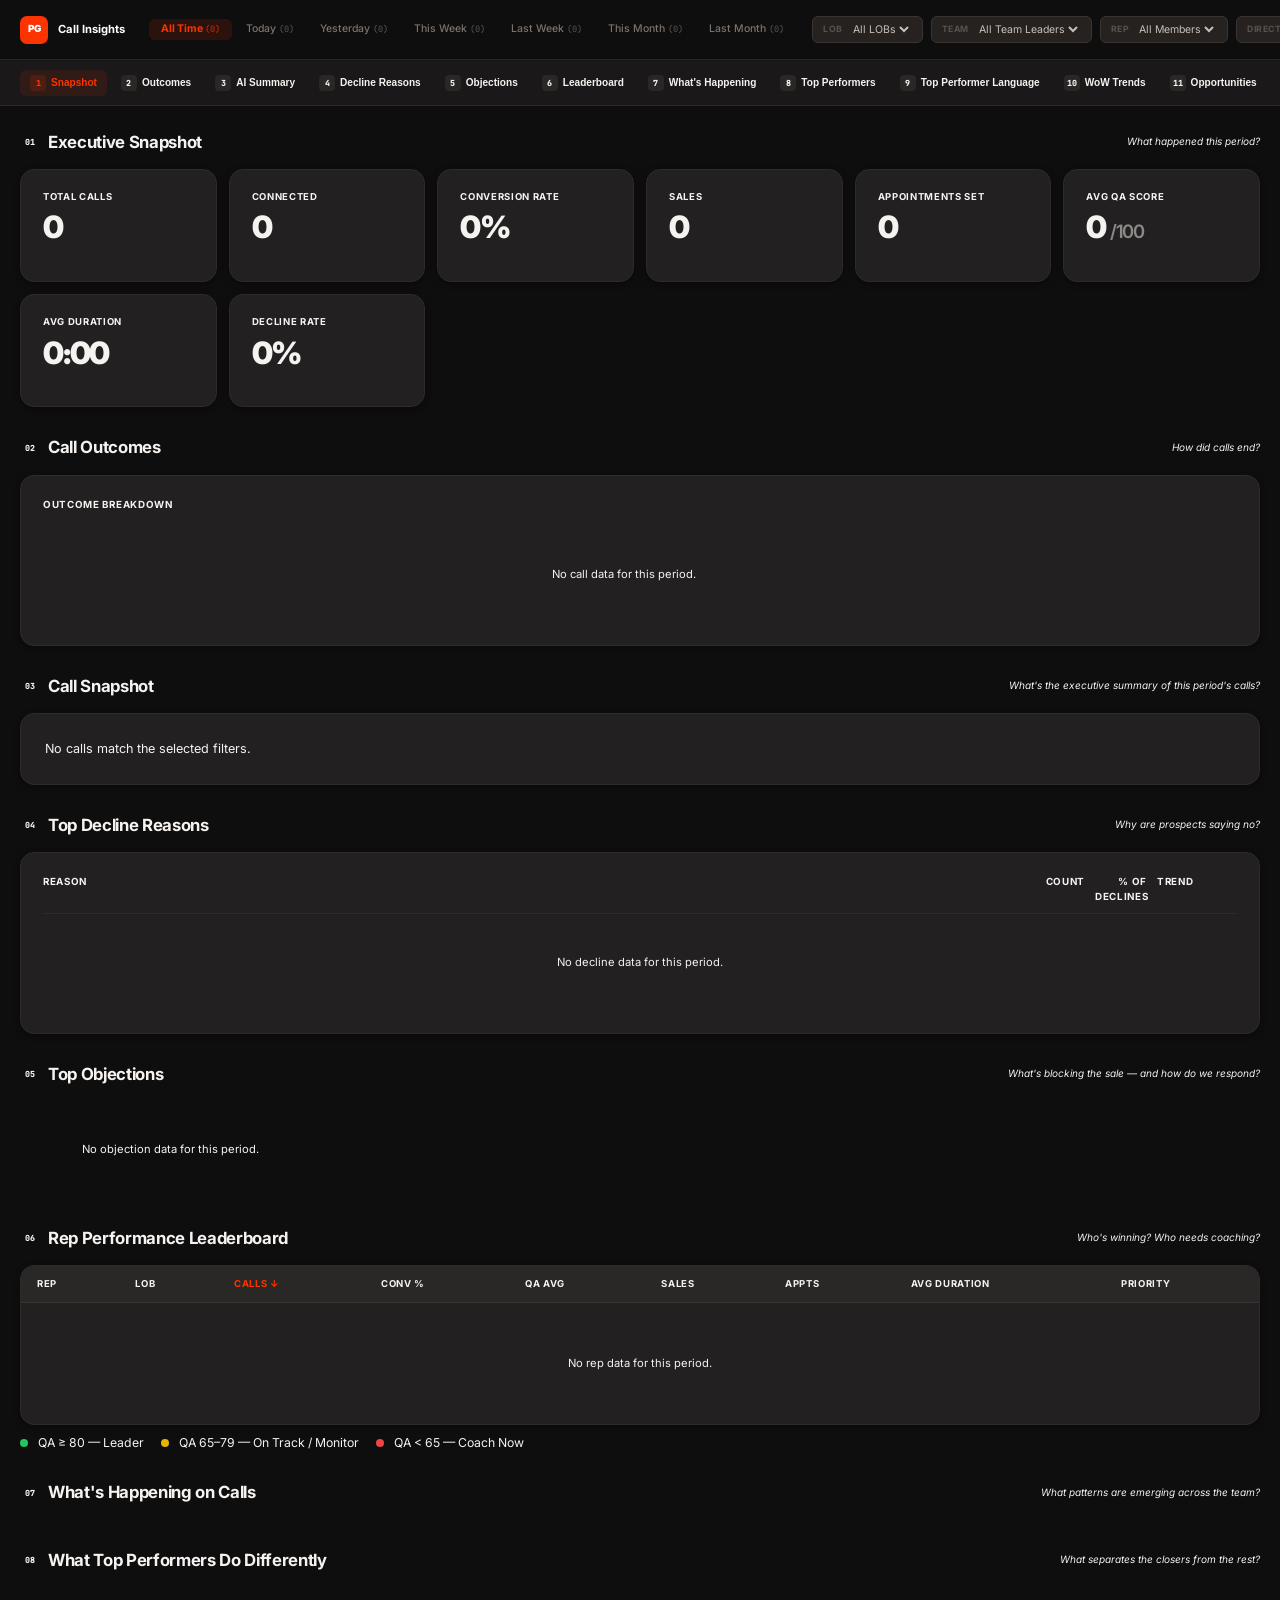
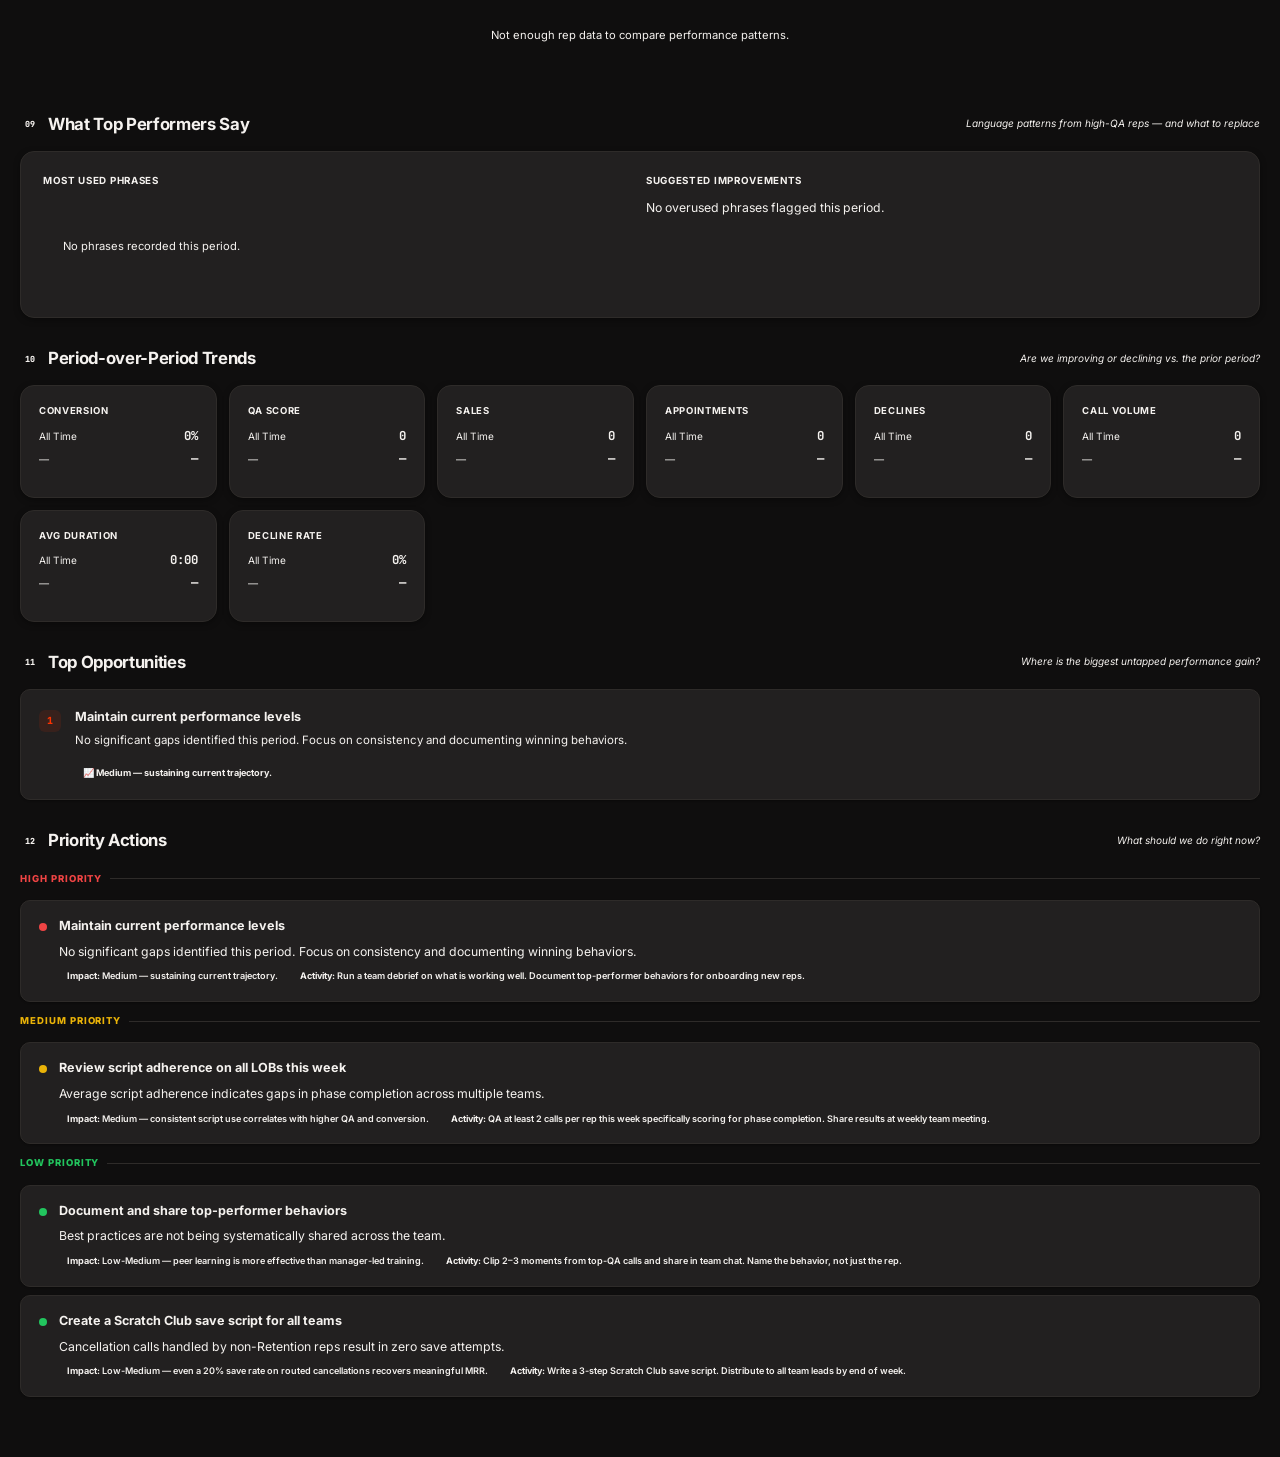
==== commit 4b4b517e: "Update index.html" ====
--- a/index.html
+++ b/index.html
@@ -1,159 +1,327 @@
 <!DOCTYPE html>
 <html lang="en">
 <head>
-  <meta charset="UTF-8" />
-  <meta name="viewport" content="width=device-width, initial-scale=1.0" />
-  <meta name="description" content="Call Insights Dashboard — Performance Golf Phone Team Analytics" />
-  <title>Call Insights | Performance Golf</title>
-  <link rel="stylesheet" href="style.css" />
-  <link rel="icon" type="image/svg+xml" href="data:image/svg+xml,<svg xmlns='http://www.w3.org/2000/svg' viewBox='0 0 100 100'><text y='.9em' font-size='90'>📊</text></svg>" />
+  <meta charset="UTF-8">
+  <meta name="viewport" content="width=device-width, initial-scale=1.0">
+  <title>PG Call Insights — Executive Dashboard</title>
+  <link rel="preconnect" href="https://fonts.googleapis.com">
+  <link href="https://fonts.googleapis.com/css2?family=Inter:wght@400;500;600;700;800;900&family=JetBrains+Mono:wght@400;600;700&display=swap" rel="stylesheet">
+  <link rel="stylesheet" href="styles/theme.css">
+  <link rel="stylesheet" href="styles/layout.css">
 </head>
 <body>
-
 <div id="app">
 
-  <!-- ══ SIDEBAR ══════════════════════════════════════════ -->
-  <aside id="sidebar">
-
-    <div class="sidebar-logo">
-      <span class="logo-eyebrow">Performance Golf · Intel</span>
-      <span class="logo-name">Call Insights<br>Dashboard</span>
-      <div class="logo-sub">Phone Team Analytics</div>
+  <!-- ── Header ─────────────────────────────────────────── -->
+  <header id="header">
+    <div class="header-brand">
+      <div class="header-logo">PG</div>
+      <span class="header-brand-text">Call Insights</span>
     </div>
 
-    <div class="sidebar-search">
-      <div class="search-wrap">
-        <span class="search-icon">⌕</span>
-        <input
-          type="search"
-          id="search-input"
-          placeholder="Search all insights…"
-          autocomplete="off"
-          spellcheck="false"
-        />
+    <!-- Period tabs -->
+    <div id="period-tabs" class="period-tabs"></div>
+
+    <!-- Filters -->
+    <div class="header-filters">
+      <div class="hfilter">
+        <label>LOB</label>
+        <select id="filter-lob"></select>
+      </div>
+      <div class="hfilter">
+        <label>Team</label>
+        <select id="filter-leader"></select>
+      </div>
+      <div class="hfilter">
+        <label>Rep</label>
+        <select id="filter-agent"></select>
+      </div>
+      <div class="hfilter">
+        <label>Direction</label>
+        <select id="filter-direction">
+          <option value="">All</option>
+          <option value="outbound">Outbound</option>
+          <option value="inbound">Inbound</option>
+        </select>
       </div>
     </div>
-
-    <nav class="nav-section">
-      <div class="nav-section-title">Navigate</div>
-      <button class="nav-item active" id="nav-home">
-        <span class="nav-icon">⌂</span>
-        <span>Home</span>
-      </button>
-      <button class="nav-item" id="nav-all">
-        <span class="nav-icon">◈</span>
-        <span>All Insights</span>
-      </button>
-    </nav>
-
-    <nav class="nav-section">
-      <div class="nav-section-title">Period</div>
-      <div id="nav-periods"></div>
-    </nav>
-
-    <div class="nav-section" style="padding:12px 0 8px">
-      <div class="nav-section-title" style="padding-bottom:4px">Filter By</div>
-
-      <div class="filter-group">
-        <label class="filter-label" for="filter-lob">Line of Business</label>
-        <select id="filter-lob" class="filter-select">
-          <option value="">All LOBs</option>
-        </select>
-      </div>
-
-      <div class="filter-group">
-        <label class="filter-label" for="filter-campaign">Campaign</label>
-        <select id="filter-campaign" class="filter-select">
-          <option value="">All campaigns</option>
-        </select>
-      </div>
-
-      <div class="filter-group">
-        <label class="filter-label" for="filter-offer">Offer</label>
-        <select id="filter-offer" class="filter-select">
-          <option value="">All offers</option>
-        </select>
-      </div>
-
-      <div class="filter-group">
-        <label class="filter-label" for="filter-product">Product</label>
-        <select id="filter-product" class="filter-select">
-          <option value="">All products</option>
-        </select>
-      </div>
-
-      <div class="filter-group">
-        <label class="filter-label" for="filter-funnel">Funnel</label>
-        <select id="filter-funnel" class="filter-select">
-          <option value="">All funnels</option>
-        </select>
-      </div>
-
-      <div class="filter-group">
-        <label class="filter-label" for="filter-team-member">Team Member</label>
-        <select id="filter-team-member" class="filter-select">
-          <option value="">All team members</option>
-        </select>
-      </div>
-
-      <div class="filter-group">
-        <label class="filter-label" for="filter-call-type">Call Type</label>
-        <select id="filter-call-type" class="filter-select">
-          <option value="">All call types</option>
-        </select>
-      </div>
-
-      <div class="filter-group">
-        <button class="clear-filters-btn" id="clear-filters-btn">✕ Clear all filters</button>
-      </div>
+  </header>
+
+  <!-- ── Section Nav ─────────────────────────────────────── -->
+  <nav id="section-nav" aria-label="Dashboard sections">
+    <button class="snav-item" data-section="s1"><span class="snav-num">1</span> Snapshot</button>
+    <button class="snav-item" data-section="s2"><span class="snav-num">2</span> Outcomes</button>
+    <button class="snav-item" data-section="s3"><span class="snav-num">3</span> AI Summary</button>
+    <button class="snav-item" data-section="s4"><span class="snav-num">4</span> Decline Reasons</button>
+    <button class="snav-item" data-section="s5"><span class="snav-num">5</span> Objections</button>
+    <button class="snav-item" data-section="s6"><span class="snav-num">6</span> Leaderboard</button>
+    <button class="snav-item" data-section="s7"><span class="snav-num">7</span> What's Happening</button>
+    <button class="snav-item" data-section="s8"><span class="snav-num">8</span> Top Performers</button>
+    <button class="snav-item" data-section="s9"><span class="snav-num">9</span> Top Performer Language</button>
+    <button class="snav-item" data-section="s10"><span class="snav-num">10</span> WoW Trends</button>
+    <button class="snav-item" data-section="s11"><span class="snav-num">11</span> Opportunities</button>
+    <button class="snav-item" data-section="s12"><span class="snav-num">12</span> Actions</button>
+  </nav>
+
+  <!-- ── Main ────────────────────────────────────────────── -->
+  <main id="main">
+
+    <!-- ── S1: Executive Snapshot ──────────────────────── -->
+    <section id="s1" class="section">
+      <div class="section-head">
+        <div class="section-title">
+          <span class="section-num">01</span>
+          <h2 class="t-h1">Executive Snapshot</h2>
+        </div>
+        <span class="section-q">What happened this period?</span>
+      </div>
+      <div class="kpi-grid">
+        <!-- KPI cards — content injected by app.js -->
+        <div id="kpi-total" class="kpi-card">
+          <div class="kpi-top"><span class="kpi-label"></span><span class="kpi-badge"></span></div>
+          <div class="kpi-value"></div>
+          <div class="kpi-sub"><span class="kpi-trend"></span><span class="kpi-compare"></span></div>
+          <div class="kpi-spark"></div>
+        </div>
+        <div id="kpi-connected" class="kpi-card">
+          <div class="kpi-top"><span class="kpi-label"></span></div>
+          <div class="kpi-value"></div>
+          <div class="kpi-sub"><span class="kpi-trend"></span><span class="kpi-compare"></span></div>
+          <div class="kpi-spark"></div>
+        </div>
+        <div id="kpi-conv" class="kpi-card">
+          <div class="kpi-top"><span class="kpi-label"></span></div>
+          <div class="kpi-value"></div>
+          <div class="kpi-sub"><span class="kpi-trend"></span><span class="kpi-compare"></span></div>
+          <div class="kpi-spark"></div>
+        </div>
+        <div id="kpi-sales" class="kpi-card">
+          <div class="kpi-top"><span class="kpi-label"></span></div>
+          <div class="kpi-value"></div>
+          <div class="kpi-sub"><span class="kpi-trend"></span><span class="kpi-compare"></span></div>
+          <div class="kpi-spark"></div>
+        </div>
+        <div id="kpi-appts" class="kpi-card">
+          <div class="kpi-top"><span class="kpi-label"></span></div>
+          <div class="kpi-value"></div>
+          <div class="kpi-sub"><span class="kpi-trend"></span><span class="kpi-compare"></span></div>
+          <div class="kpi-spark"></div>
+        </div>
+        <div id="kpi-qa" class="kpi-card">
+          <div class="kpi-top"><span class="kpi-label"></span></div>
+          <div class="kpi-value"></div>
+          <div class="kpi-sub"><span class="kpi-trend"></span><span class="kpi-compare"></span></div>
+          <div class="kpi-spark"></div>
+        </div>
+        <div id="kpi-dur" class="kpi-card">
+          <div class="kpi-top"><span class="kpi-label"></span></div>
+          <div class="kpi-value"></div>
+          <div class="kpi-sub"><span class="kpi-trend"></span><span class="kpi-compare"></span></div>
+          <div class="kpi-spark"></div>
+        </div>
+        <div id="kpi-decline" class="kpi-card">
+          <div class="kpi-top"><span class="kpi-label"></span></div>
+          <div class="kpi-value"></div>
+          <div class="kpi-sub"><span class="kpi-trend"></span><span class="kpi-compare"></span></div>
+          <div class="kpi-spark"></div>
+        </div>
+      </div>
+    </section>
+
+    <!-- ── S2: Call Outcomes ────────────────────────────── -->
+    <section id="s2" class="section">
+      <div class="section-head">
+        <div class="section-title">
+          <span class="section-num">02</span>
+          <h2 class="t-h1">Call Outcomes</h2>
+        </div>
+        <span class="section-q">How did calls end?</span>
+      </div>
+      <div class="card card-pad" style="display:grid;grid-template-columns:1fr auto;gap:32px;align-items:start">
+        <div>
+          <p class="t-label" style="margin-bottom:14px">Outcome breakdown</p>
+          <div id="outcomes-list"></div>
+        </div>
+        <div style="text-align:center;padding:20px 0">
+          <div id="outcomes-conv"></div>
+        </div>
+      </div>
+    </section>
+
+    <!-- ── S3: Call Snapshot (AI Summary) ──────────────── -->
+    <section id="s3" class="section">
+      <div class="section-head">
+        <div class="section-title">
+          <span class="section-num">03</span>
+          <h2 class="t-h1">Call Snapshot</h2>
+        </div>
+        <span class="section-q">What's the executive summary of this period's calls?</span>
+      </div>
+      <div id="snapshot-body" class="narrative"></div>
+    </section>
+
+    <!-- ── S4: Top Decline Reasons ──────────────────────── -->
+    <section id="s4" class="section">
+      <div class="section-head">
+        <div class="section-title">
+          <span class="section-num">04</span>
+          <h2 class="t-h1">Top Decline Reasons</h2>
+        </div>
+        <span class="section-q">Why are prospects saying no?</span>
+      </div>
+      <div class="card card-pad">
+        <div style="display:grid;grid-template-columns:1fr 52px 52px 80px;gap:10px;padding-bottom:8px;border-bottom:1px solid var(--border)">
+          <span class="t-label">Reason</span>
+          <span class="t-label" style="text-align:right">Count</span>
+          <span class="t-label" style="text-align:right">% of Declines</span>
+          <span class="t-label">Trend</span>
+        </div>
+        <div id="decline-list"></div>
+      </div>
+    </section>
+
+    <!-- ── S5: Top Objections ───────────────────────────── -->
+    <section id="s5" class="section">
+      <div class="section-head">
+        <div class="section-title">
+          <span class="section-num">05</span>
+          <h2 class="t-h1">Top Objections</h2>
+        </div>
+        <span class="section-q">What's blocking the sale — and how do we respond?</span>
+      </div>
+      <div id="objections-grid" class="objection-grid"></div>
+    </section>
+
+    <!-- ── S6: Rep Performance Leaderboard ─────────────── -->
+    <section id="s6" class="section">
+      <div class="section-head">
+        <div class="section-title">
+          <span class="section-num">06</span>
+          <h2 class="t-h1">Rep Performance Leaderboard</h2>
+        </div>
+        <span class="section-q">Who's winning? Who needs coaching?</span>
+      </div>
+      <div class="rep-table-wrap">
+        <table>
+          <thead>
+            <tr>
+              <th class="rep-th" data-col="agent" data-label="Rep"><span class="th-label">Rep</span></th>
+              <th class="rep-th" data-col="lob" data-label="LOB"><span class="th-label">LOB</span></th>
+              <th class="rep-th sorted" data-col="calls" data-label="Calls"><span class="th-label">Calls ↓</span></th>
+              <th class="rep-th" data-col="conv" data-label="Conv %"><span class="th-label">Conv %</span></th>
+              <th class="rep-th" data-col="avgQA" data-label="QA Avg"><span class="th-label">QA Avg</span></th>
+              <th class="rep-th" data-col="sales" data-label="Sales"><span class="th-label">Sales</span></th>
+              <th class="rep-th" data-col="appts" data-label="Appts"><span class="th-label">Appts</span></th>
+              <th class="rep-th" data-col="avgDurS" data-label="Avg Duration"><span class="th-label">Avg Duration</span></th>
+              <th class="rep-th" data-col="priority" data-label="Priority"><span class="th-label">Priority</span></th>
+            </tr>
+          </thead>
+          <tbody id="rep-tbody">
+            <tr><td colspan="9"><div class="empty">Loading…</div></td></tr>
+          </tbody>
+        </table>
+      </div>
+      <p class="t-body" style="margin-top:8px">
+        <span class="tier-dot tier-green"></span> QA ≥ 80 — Leader &nbsp;
+        <span class="tier-dot tier-yellow" style="margin-left:8px"></span> QA 65–79 — On Track / Monitor &nbsp;
+        <span class="tier-dot tier-red" style="margin-left:8px"></span> QA &lt; 65 — Coach Now
+      </p>
+    </section>
+
+    <!-- ── S7: What's Happening on Calls ───────────────── -->
+    <section id="s7" class="section">
+      <div class="section-head">
+        <div class="section-title">
+          <span class="section-num">07</span>
+          <h2 class="t-h1">What's Happening on Calls</h2>
+        </div>
+        <span class="section-q">What patterns are emerging across the team?</span>
+      </div>
+      <div id="happening-list" class="coaching-list"></div>
+    </section>
+
+    <!-- ── S8: What Top Performers Do ──────────────────── -->
+    <section id="s8" class="section">
+      <div class="section-head">
+        <div class="section-title">
+          <span class="section-num">08</span>
+          <h2 class="t-h1">What Top Performers Do Differently</h2>
+        </div>
+        <span class="section-q">What separates the closers from the rest?</span>
+      </div>
+      <div id="performers-list" class="coaching-list"></div>
+    </section>
+
+    <!-- ── S9: What Top Performers Say ─────────────────── -->
+    <section id="s9" class="section">
+      <div class="section-head">
+        <div class="section-title">
+          <span class="section-num">09</span>
+          <h2 class="t-h1">What Top Performers Say</h2>
+        </div>
+        <span class="section-q">Language patterns from high-QA reps — and what to replace</span>
+      </div>
+      <div class="card card-pad">
+        <div id="phrases-wrap"></div>
+      </div>
+    </section>
+
+    <!-- ── S10: Week-over-Week Trends ──────────────────── -->
+    <section id="s10" class="section">
+      <div class="section-head">
+        <div class="section-title">
+          <span class="section-num">10</span>
+          <h2 class="t-h1">Period-over-Period Trends</h2>
+        </div>
+        <span class="section-q">Are we improving or declining vs. the prior period?</span>
+      </div>
+      <div id="wow-grid" class="wow-grid"></div>
+    </section>
+
+    <!-- ── S11: Top Opportunities ──────────────────────── -->
+    <section id="s11" class="section">
+      <div class="section-head">
+        <div class="section-title">
+          <span class="section-num">11</span>
+          <h2 class="t-h1">Top Opportunities</h2>
+        </div>
+        <span class="section-q">Where is the biggest untapped performance gain?</span>
+      </div>
+      <div id="opp-list" class="opp-list"></div>
+    </section>
+
+    <!-- ── S12: Priority Actions ────────────────────────── -->
+    <section id="s12" class="section">
+      <div class="section-head">
+        <div class="section-title">
+          <span class="section-num">12</span>
+          <h2 class="t-h1">Priority Actions</h2>
+        </div>
+        <span class="section-q">What should we do right now?</span>
+      </div>
+      <div id="actions-wrap" class="action-section"></div>
+    </section>
+
+  </main><!-- /main -->
+</div><!-- /app -->
+
+<!-- ── Rep Drill-Down Modal ──────────────────────────────── -->
+<div id="rep-modal" class="modal-overlay" role="dialog" aria-modal="true">
+  <div class="modal">
+    <div class="modal-header">
+      <div>
+        <h3 id="modal-rep-name">Rep Name</h3>
+        <p class="t-label" id="modal-rep-meta" style="margin-top:3px"></p>
+      </div>
+      <button class="modal-close" id="modal-close-btn" aria-label="Close">✕</button>
     </div>
-
-    <div class="sidebar-footer">
-      <div class="last-updated" id="last-updated">Updated: —</div>
-    </div>
-
-  </aside>
-
-  <!-- ══ MAIN ═════════════════════════════════════════════ -->
-  <div id="main">
-
-    <!-- Header -->
-    <header id="header">
-      <div class="header-breadcrumb">
-        <span>PGZ Insights</span>
-        <span class="bc-sep">›</span>
-        <span class="bc-current" id="breadcrumb-current">Home</span>
-      </div>
-      <div class="header-right">
-        <div class="pulse-indicator">
-          <div class="pulse-dot"></div>
-          <span>Live</span>
-        </div>
-        <button class="mobile-menu-btn" id="mobile-menu-btn" aria-label="Open navigation">☰</button>
-      </div>
-    </header>
-
-    <!-- Search results banner -->
-    <div id="search-results-banner" class="hidden" style="margin:16px 28px 0; display:none">
-      <span id="search-result-text"></span>
-      <span class="clear-search" id="clear-search-btn" title="Clear search">✕</span>
-    </div>
-
-    <!-- Page content -->
-    <main id="content">
-      <div class="loading-state">
-        <div class="spinner"></div>
-        <span>Loading insights…</span>
-      </div>
-    </main>
-
-  </div><!-- /#main -->
-
-</div><!-- /#app -->
-
-<!-- Mobile sidebar overlay -->
-<div id="sidebar-overlay"></div>
-
-<script src="app.js"></script>
+    <div class="modal-stats" id="modal-stats"></div>
+    <div class="modal-body" id="modal-body"></div>
+  </div>
+</div>
+
+<script src="scripts/analytics.js"></script>
+<script src="scripts/insights.js"></script>
+<script src="scripts/app.js"></script>
 </body>
 </html>
--- a/styles/theme.css
+++ b/styles/theme.css
@@ -0,0 +1,199 @@
+:root {
+  /* Brand */
+  --orange:   #FD3300;
+  --orange-d: #DB2C00;
+
+  /* Dark palette */
+  --black:    #0F0E0E;
+  --surface-1:#1A1818;
+  --surface-2:#222020;
+  --surface-3:#2A2826;
+  --border-1: #2E2B29;
+  --border-2: #383432;
+  --text-1:   #F5F2EF;
+  --text-2:   #C0B8B0;
+  --text-3:   #7A7068;
+
+  /* Semantic */
+  --bg:          var(--black);
+  --surface:     var(--surface-2);
+  --border:      var(--border-1);
+  --border-soft: var(--border-1);
+  --text:        var(--text-1);
+  --text-2:      var(--text-2);
+  --text-3:      var(--text-3);
+  --accent:      var(--orange);
+
+  /* Status — vivid on dark */
+  --green:       #22c55e;
+  --green-bg:    rgba(34,197,94,.12);
+  --yellow:      #eab308;
+  --yellow-bg:   rgba(234,179,8,.12);
+  --red:         #ef4444;
+  --red-bg:      rgba(239,68,68,.12);
+  --blue:        #3b82f6;
+  --blue-bg:     rgba(59,130,246,.12);
+  --purple:      #a855f7;
+  --purple-bg:   rgba(168,85,247,.12);
+
+  /* Outcome colors */
+  --c-sale:       var(--green);
+  --c-appt:       var(--blue);
+  --c-saved:      var(--purple);
+  --c-no-int:     var(--red);
+  --c-refund:     #f97316;
+  --c-voicemail:  var(--text-3);
+  --c-callback:   var(--yellow);
+
+  /* Layout */
+  --header-h:   60px;
+  --nav-h:      46px;
+  --radius:     10px;
+  --radius-sm:  6px;
+  --radius-lg:  14px;
+  --shadow-sm:  0 1px 2px rgba(0,0,0,.3);
+  --shadow:     0 2px 6px rgba(0,0,0,.35);
+  --shadow-md:  0 4px 16px rgba(0,0,0,.4);
+  --shadow-lg:  0 8px 32px rgba(0,0,0,.5);
+
+  /* Fonts */
+  --font: 'Inter', system-ui, -apple-system, sans-serif;
+  --mono: 'JetBrains Mono', 'Fira Code', monospace;
+
+  --t: 140ms ease;
+}
+
+*, *::before, *::after { box-sizing: border-box; margin: 0; padding: 0; }
+html { font-size: 14px; -webkit-font-smoothing: antialiased; scroll-behavior: smooth; }
+body { font-family: var(--font); background: var(--bg); color: var(--text); line-height: 1.5; }
+
+/* Typography */
+.t-title  { font-size: 1.5rem;  font-weight: 800; letter-spacing: -.03em; }
+.t-h1     { font-size: 1.2rem;  font-weight: 700; letter-spacing: -.02em; }
+.t-h2     { font-size: 1rem;    font-weight: 700; letter-spacing: -.01em; }
+.t-h3     { font-size: .875rem; font-weight: 600; }
+.t-label  { font-size: .7rem;   font-weight: 700; text-transform: uppercase; letter-spacing: .07em; color: var(--text-3); }
+.t-body   { font-size: .875rem; color: var(--text-2); line-height: 1.6; }
+.t-mono   { font-family: var(--mono); }
+.t-num    { font-size: 2.2rem;  font-weight: 800; letter-spacing: -.04em; line-height: 1; }
+.t-num-lg { font-size: 2.8rem;  font-weight: 900; letter-spacing: -.05em; line-height: 1; }
+
+/* Badges */
+.badge {
+  display: inline-flex; align-items: center; gap: 3px;
+  font-size: .68rem; font-weight: 700; font-family: var(--mono);
+  padding: 3px 8px; border-radius: 99px;
+  text-transform: uppercase; letter-spacing: .04em;
+  white-space: nowrap;
+}
+.badge-sale     { background: var(--green-bg);  color: var(--green);  border: 1px solid rgba(34,197,94,.2); }
+.badge-appt     { background: var(--blue-bg);   color: var(--blue);   border: 1px solid rgba(59,130,246,.2); }
+.badge-saved    { background: var(--purple-bg); color: var(--purple); border: 1px solid rgba(168,85,247,.2); }
+.badge-no-int   { background: var(--red-bg);    color: var(--red);    border: 1px solid rgba(239,68,68,.2); }
+.badge-refund   { background: rgba(249,115,22,.12); color: #f97316;   border: 1px solid rgba(249,115,22,.2); }
+.badge-voicemail{ background: rgba(122,112,104,.12);color:var(--text-3);border:1px solid var(--border-1); }
+.badge-callback { background: var(--yellow-bg); color: var(--yellow); border: 1px solid rgba(234,179,8,.2); }
+
+/* Trend chips */
+.trend { display: inline-flex; align-items: center; gap: 3px; font-size: .78rem; font-weight: 700; }
+.trend-up   { color: var(--green); }
+.trend-down { color: var(--red);   }
+.trend-flat { color: var(--text-3); }
+
+/* Priority */
+.priority-high   { color: var(--red);    font-weight: 700; font-size: .75rem; }
+.priority-med    { color: var(--yellow); font-weight: 700; font-size: .75rem; }
+.priority-low    { color: var(--green);  font-weight: 700; font-size: .75rem; }
+.priority-leader { color: var(--blue);   font-weight: 700; font-size: .75rem; }
+
+/* Rep performance row tiers */
+.rep-green  { background: rgba(34,197,94,.05);  }
+.rep-yellow { background: rgba(234,179,8,.05);  }
+.rep-red    { background: rgba(239,68,68,.05);  }
+.rep-green:hover  { background: rgba(34,197,94,.1);  cursor:pointer; }
+.rep-yellow:hover { background: rgba(234,179,8,.1);  cursor:pointer; }
+.rep-red:hover    { background: rgba(239,68,68,.1);  cursor:pointer; }
+
+/* Scrollbar */
+::-webkit-scrollbar { width: 5px; height: 5px; }
+::-webkit-scrollbar-track { background: transparent; }
+::-webkit-scrollbar-thumb { background: var(--border-2); border-radius: 99px; }
+
+/* ── Rep Drill-Down Modal ────────────────────────────────── */
+.modal-overlay {
+  position: fixed; inset: 0; z-index: 200;
+  background: rgba(0,0,0,.75); backdrop-filter: blur(4px);
+  display: flex; align-items: flex-start; justify-content: center;
+  padding: 48px 16px 16px; overflow-y: auto;
+  opacity: 0; pointer-events: none;
+  transition: opacity var(--t);
+}
+.modal-overlay.open { opacity: 1; pointer-events: all; }
+.modal {
+  background: var(--surface-2); border: 1px solid var(--border-2);
+  border-radius: var(--radius-lg); box-shadow: var(--shadow-lg);
+  width: 100%; max-width: 860px;
+  transform: translateY(12px); transition: transform var(--t);
+}
+.modal-overlay.open .modal { transform: translateY(0); }
+.modal-header {
+  display: flex; align-items: center; justify-content: space-between;
+  padding: 20px 24px; border-bottom: 1px solid var(--border-1);
+}
+.modal-header h3 { font-size: 1.1rem; font-weight: 700; }
+.modal-close {
+  width: 32px; height: 32px; border-radius: 8px;
+  background: var(--surface-3); border: 1px solid var(--border-2);
+  color: var(--text-2); font-size: 1.1rem; cursor: pointer;
+  display: flex; align-items: center; justify-content: center;
+  transition: all var(--t);
+}
+.modal-close:hover { background: var(--red-bg); color: var(--red); border-color: rgba(239,68,68,.3); }
+.modal-stats {
+  display: flex; gap: 0; border-bottom: 1px solid var(--border-1);
+}
+.modal-stat {
+  flex: 1; padding: 16px 20px; border-right: 1px solid var(--border-1);
+}
+.modal-stat:last-child { border-right: none; }
+.modal-stat-label { font-size: .65rem; font-weight: 700; text-transform: uppercase; letter-spacing: .07em; color: var(--text-3); margin-bottom: 4px; }
+.modal-stat-value { font-size: 1.4rem; font-weight: 800; letter-spacing: -.03em; }
+.modal-body { padding: 0; max-height: 480px; overflow-y: auto; }
+.modal-call {
+  padding: 16px 24px; border-bottom: 1px solid var(--border-1);
+  display: grid; gap: 8px;
+}
+.modal-call:last-child { border-bottom: none; }
+.modal-call-top {
+  display: grid;
+  grid-template-columns: 1fr auto auto auto;
+  align-items: center; gap: 12px;
+}
+.modal-call-member { font-size: .9rem; font-weight: 700; }
+.modal-call-lob    { font-size: .75rem; color: var(--text-3); margin-top: 1px; }
+.modal-call-meta   { display: flex; gap: 8px; flex-wrap: wrap; margin-top: 4px; }
+.modal-call-chip   { font-size: .72rem; color: var(--text-2); font-family: var(--mono); }
+.modal-call-chip span { color: var(--text-3); margin-right: 2px; }
+.modal-call-summary { font-size: .8rem; color: var(--text-2); line-height: 1.55; }
+.modal-call-gaps {
+  display: flex; gap: 6px; flex-wrap: wrap;
+}
+.modal-gap-tag {
+  font-size: .68rem; padding: 2px 8px; border-radius: 99px;
+  background: var(--red-bg); color: var(--red);
+  border: 1px solid rgba(239,68,68,.2);
+}
+.modal-call-link {
+  font-size: .75rem; font-weight: 600; color: var(--orange);
+  text-decoration: none; white-space: nowrap; flex-shrink: 0;
+  transition: opacity var(--t);
+}
+.modal-call-link:hover { opacity: .75; text-decoration: underline; }
+.modal-call-link-empty {
+  font-size: .72rem; color: var(--text-3); white-space: nowrap; flex-shrink: 0;
+}
+.modal-strength-tag {
+  font-size: .68rem; padding: 2px 8px; border-radius: 99px;
+  background: var(--green-bg); color: var(--green);
+  border: 1px solid rgba(34,197,94,.2);
+}
--- a/styles/layout.css
+++ b/styles/layout.css
@@ -0,0 +1,348 @@
+/* ── App Shell ───────────────────────────────────────────── */
+#app { display: flex; flex-direction: column; min-height: 100dvh; }
+
+/* ── Top Header ─────────────────────────────────────────── */
+#header {
+  position: sticky; top: 0; z-index: 50;
+  height: var(--header-h);
+  background: var(--black);
+  display: flex; align-items: center;
+  padding: 0 20px; gap: 16px;
+  border-bottom: 1px solid #2a2523;
+}
+.header-brand {
+  display: flex; align-items: center; gap: 10px;
+  flex-shrink: 0; margin-right: 8px;
+}
+.header-logo {
+  width: 28px; height: 28px; border-radius: 7px;
+  background: var(--orange); display: flex; align-items: center;
+  justify-content: center; font-weight: 900; font-size: .7rem; color: #fff;
+}
+.header-brand-text { font-size: .8rem; font-weight: 700; color: #fff; }
+
+/* Period tabs */
+.period-tabs { display: flex; gap: 2px; flex-shrink: 0; }
+.period-tab {
+  padding: 5px 12px; border-radius: var(--radius-sm);
+  border: none; background: transparent;
+  font: .75rem/1 var(--font); font-weight: 500;
+  color: #7B726C; cursor: pointer;
+  transition: all var(--t); white-space: nowrap;
+}
+.period-tab:hover { color: #c8c0b8; background: #2a2523; }
+.period-tab.active { color: var(--orange); background: rgba(253,51,0,.12); font-weight: 700; }
+
+/* Filter pills */
+.header-filters { display: flex; gap: 8px; flex: 1; }
+.hfilter {
+  display: flex; align-items: center; gap: 6px;
+  background: #252220; border: 1px solid #3a3330;
+  border-radius: var(--radius-sm); padding: 5px 10px;
+  flex: 1; max-width: 180px;
+}
+.hfilter label { font-size: .62rem; font-weight: 700; text-transform: uppercase;
+  letter-spacing: .06em; color: #5a5250; white-space: nowrap; }
+.hfilter select {
+  background: transparent; border: none; color: #c8c0b8;
+  font: .75rem var(--font); outline: none; cursor: pointer;
+  flex: 1; min-width: 0;
+}
+.hfilter select option { background: #1a1816; color: #c8c0b8; }
+
+/* ── Section Nav Bar ────────────────────────────────────── */
+#section-nav {
+  position: sticky; top: var(--header-h); z-index: 40;
+  background: var(--surface-1); border-bottom: 1px solid var(--border-1);
+  padding: 0 20px; overflow-x: auto; white-space: nowrap;
+  display: flex; align-items: center; gap: 4px;
+  height: var(--nav-h);
+  scrollbar-width: none;
+}
+#section-nav::-webkit-scrollbar { display: none; }
+.snav-item {
+  display: inline-flex; align-items: center; gap: 5px;
+  padding: 5px 10px; border-radius: var(--radius-sm);
+  font-size: .72rem; font-weight: 600; color: var(--text-2);
+  cursor: pointer; white-space: nowrap;
+  transition: all var(--t); border: none; background: transparent;
+  text-decoration: none;
+}
+.snav-item:hover { color: var(--text-1); background: var(--surface-3); }
+.snav-item.active { color: var(--orange); background: rgba(253,51,0,.1); }
+.snav-num {
+  display: inline-flex; align-items: center; justify-content: center;
+  width: 16px; height: 16px; border-radius: 4px;
+  font-size: .6rem; font-weight: 800; font-family: var(--mono);
+  background: var(--surface-3); color: var(--text-3);
+}
+.snav-item.active .snav-num { background: rgba(253,51,0,.15); color: var(--orange); }
+
+/* ── Main Content ───────────────────────────────────────── */
+#main { padding: 24px 20px 60px; max-width: 1280px; margin: 0 auto; width: 100%;
+  display: flex; flex-direction: column; gap: 28px; }
+
+/* ── Section Wrapper ────────────────────────────────────── */
+.section { scroll-margin-top: calc(var(--header-h) + var(--nav-h) + 16px); }
+.section-head {
+  display: flex; align-items: baseline; justify-content: space-between;
+  margin-bottom: 14px; gap: 12px;
+}
+.section-title { display: flex; align-items: center; gap: 8px; }
+.section-num {
+  font-size: .6rem; font-weight: 800; font-family: var(--mono);
+  background: var(--fog); color: var(--stone); border-radius: 4px;
+  padding: 2px 5px; flex-shrink: 0;
+}
+.section-q { font-size: .72rem; color: var(--text-3); font-style: italic; }
+
+/* ── Card ───────────────────────────────────────────────── */
+.card {
+  background: var(--surface-2); border: 1px solid var(--border-1);
+  border-radius: var(--radius-lg); box-shadow: var(--shadow);
+  overflow: hidden;
+}
+.card-pad { padding: 22px; }
+.card-grid { display: grid; gap: 1px; background: var(--border-1); }
+.card-grid > * { background: var(--surface-2); }
+
+/* ── KPI Grid ───────────────────────────────────────────── */
+.kpi-grid {
+  display: grid;
+  grid-template-columns: repeat(auto-fill, minmax(185px, 1fr));
+  gap: 12px;
+}
+.kpi-card {
+  background: var(--surface-2); border: 1px solid var(--border-1);
+  border-radius: var(--radius-lg); padding: 20px 22px;
+  box-shadow: var(--shadow);
+  display: flex; flex-direction: column; gap: 8px;
+  transition: box-shadow var(--t), transform var(--t), border-color var(--t);
+}
+.kpi-card:hover { box-shadow: var(--shadow-md); transform: translateY(-1px); border-color: var(--border-2); }
+.kpi-top { display: flex; align-items: flex-start; justify-content: space-between; }
+.kpi-label { font-size: .68rem; font-weight: 700; text-transform: uppercase;
+  letter-spacing: .07em; color: var(--text-3); }
+.kpi-badge { font-size: .68rem; }
+.kpi-value { font-size: 2.2rem; font-weight: 900; letter-spacing: -.04em;
+  line-height: 1; color: var(--text-1); }
+.kpi-sub { display: flex; align-items: center; gap: 6px; flex-wrap: wrap; }
+.kpi-compare { font-size: .72rem; color: var(--text-3); }
+.kpi-spark { margin-top: 2px; }
+
+/* ── Sparkline ──────────────────────────────────────────── */
+.sparkline { display: block; overflow: visible; }
+
+/* ── Outcome Bars ───────────────────────────────────────── */
+.outcome-row {
+  display: grid; align-items: center;
+  grid-template-columns: 150px 1fr 60px 70px;
+  gap: 12px; padding: 10px 0;
+  border-bottom: 1px solid var(--border-1);
+}
+.outcome-row:last-child { border-bottom: none; }
+.outcome-label { font-size: .85rem; font-weight: 600; color: var(--text-1); }
+.outcome-bar-wrap { height: 7px; background: var(--surface-3); border-radius: 99px; overflow: hidden; }
+.outcome-bar { height: 100%; border-radius: 99px; transition: width .4s ease; }
+.outcome-count { font-family: var(--mono); font-size: .78rem; font-weight: 700; text-align: right; }
+.outcome-pct   { font-family: var(--mono); font-size: .75rem; color: var(--text-3); text-align: right; }
+
+/* ── AI Narrative ───────────────────────────────────────── */
+.narrative {
+  font-size: .9rem; line-height: 1.75;
+  color: var(--text-1); padding: 24px;
+  background: var(--surface-2); border: 1px solid var(--border-1);
+  border-radius: var(--radius-lg); box-shadow: var(--shadow);
+}
+.narrative p + p { margin-top: .75em; }
+.narrative strong { color: var(--text); font-weight: 700; }
+.narrative .n-positive { color: var(--green); font-weight: 600; }
+.narrative .n-negative { color: var(--red); font-weight: 600; }
+
+/* ── Decline Reasons ────────────────────────────────────── */
+.decline-row {
+  display: grid; align-items: center;
+  grid-template-columns: 1fr 52px 52px 80px;
+  gap: 10px; padding: 11px 0;
+  border-bottom: 1px solid var(--border-1);
+}
+.decline-row:last-child { border-bottom: none; }
+.decline-label { font-size: .85rem; font-weight: 600; }
+.decline-count, .decline-pct { font-family: var(--mono); font-size: .78rem;
+  text-align: right; color: var(--text-2); }
+
+/* ── Objection Cards ────────────────────────────────────── */
+.objection-grid {
+  display: grid;
+  grid-template-columns: repeat(auto-fill, minmax(260px, 1fr));
+  gap: 12px;
+}
+.objection-card {
+  background: var(--surface-2); border: 1px solid var(--border-1);
+  border-radius: var(--radius-lg); padding: 18px; box-shadow: var(--shadow);
+}
+.obj-head { display: flex; align-items: flex-start; justify-content: space-between; margin-bottom: 8px; gap: 8px; }
+.obj-theme { font-size: .9rem; font-weight: 700; }
+.obj-freq { font-family: var(--mono); font-size: .72rem; font-weight: 700;
+  background: var(--red-bg); color: var(--red); padding: 3px 8px;
+  border-radius: 99px; flex-shrink: 0; border: 1px solid rgba(239,68,68,.2); }
+.obj-trend { font-size: .75rem; margin-bottom: 8px; }
+.obj-tip {
+  font-size: .78rem; line-height: 1.55; color: var(--text-2);
+  padding: 10px 12px; background: var(--surface-3); border-radius: var(--radius-sm);
+  border-left: 3px solid var(--orange);
+}
+.obj-tip strong { color: var(--text); font-weight: 600; }
+
+/* ── Rep Table ──────────────────────────────────────────── */
+.rep-table-wrap {
+  background: var(--surface-2); border: 1px solid var(--border-1);
+  border-radius: var(--radius-lg); box-shadow: var(--shadow); overflow: hidden;
+}
+table { width: 100%; border-collapse: collapse; }
+thead { background: var(--surface-3); border-bottom: 1px solid var(--border-2); }
+th {
+  text-align: left; padding: 11px 16px;
+  font-size: .68rem; font-weight: 700; text-transform: uppercase;
+  letter-spacing: .07em; color: var(--text-3); white-space: nowrap;
+  cursor: pointer; user-select: none;
+}
+th:hover { color: var(--text-1); }
+th.sorted { color: var(--orange); }
+td { padding: 12px 16px; font-size: .85rem; border-bottom: 1px solid var(--border-1); vertical-align: middle; }
+tr:last-child td { border-bottom: none; }
+.td-rep { font-weight: 700; }
+.td-lob { color: var(--text-3); font-size: .78rem; }
+.td-mono { font-family: var(--mono); font-size: .8rem; }
+.qa-high { color: var(--green); font-weight: 700; }
+.qa-mid  { color: var(--yellow); font-weight: 700; }
+.qa-low  { color: var(--red);   font-weight: 700; }
+.tier-dot { width: 8px; height: 8px; border-radius: 50%; display: inline-block; margin-right: 7px; }
+.tier-green  { background: var(--green);  }
+.tier-yellow { background: var(--yellow); }
+.tier-red    { background: var(--red);    }
+
+/* ── Coaching / Insight Lists ───────────────────────────── */
+.coaching-list { display: flex; flex-direction: column; gap: 10px; }
+.coaching-item {
+  display: flex; gap: 14px; align-items: flex-start;
+  padding: 16px 18px; background: var(--surface-2);
+  border: 1px solid var(--border-1); border-radius: var(--radius);
+  box-shadow: var(--shadow-sm);
+}
+.coaching-icon {
+  width: 36px; height: 36px; border-radius: var(--radius-sm);
+  background: var(--surface-3); display: flex; align-items: center;
+  justify-content: center; font-size: 1.1rem; flex-shrink: 0;
+}
+.coaching-body h4 { font-size: .9rem; font-weight: 700; margin-bottom: 4px; }
+.coaching-body p  { font-size: .82rem; color: var(--text-2); line-height: 1.6; margin: 0; }
+
+/* ── Phrase Cards ───────────────────────────────────────── */
+.phrase-grid { display: grid; grid-template-columns: 1fr 1fr; gap: 12px; }
+.phrase-col h4 { font-size: .7rem; font-weight: 700; text-transform: uppercase;
+  letter-spacing: .07em; color: var(--text-3); margin-bottom: 10px; }
+.phrase-item {
+  display: flex; align-items: flex-start; gap: 8px;
+  padding: 10px 12px; border-radius: var(--radius-sm);
+  border: 1px solid var(--border); background: var(--surface);
+  margin-bottom: 8px;
+}
+.phrase-quote { font-size: .78rem; color: var(--text); font-style: italic; flex: 1; line-height: 1.45; }
+.phrase-count { font-family: var(--mono); font-size: .65rem; font-weight: 700;
+  color: var(--text-3); white-space: nowrap; }
+.phrase-alt {
+  padding: 10px 12px; border-radius: var(--radius-sm);
+  border: 1px solid var(--border); border-left: 3px solid var(--orange);
+  background: var(--surface); margin-bottom: 8px;
+}
+.phrase-alt .phrase-overused { font-size: .7rem; color: var(--red); text-decoration: line-through; margin-bottom: 4px; }
+.phrase-alt .phrase-better   { font-size: .76rem; color: var(--green); font-style: italic; }
+
+/* ── WoW Compare ────────────────────────────────────────── */
+.wow-grid { display: grid; grid-template-columns: repeat(auto-fill, minmax(170px, 1fr)); gap: 12px; }
+.wow-card {
+  background: var(--surface-2); border: 1px solid var(--border-1);
+  border-radius: var(--radius-lg); padding: 18px; box-shadow: var(--shadow);
+}
+.wow-label { font-size: .68rem; font-weight: 700; text-transform: uppercase;
+  letter-spacing: .07em; color: var(--text-3); margin-bottom: 8px; }
+.wow-row { display: flex; justify-content: space-between; align-items: baseline; margin-top: 5px; }
+.wow-week { font-size: .72rem; color: var(--text-3); }
+.wow-val  { font-family: var(--mono); font-size: .88rem; font-weight: 700; }
+.wow-this { color: var(--text-1); }
+.wow-last { color: var(--text-3); }
+.wow-delta { margin-top: 10px; }
+
+/* ── Opportunity Cards ──────────────────────────────────── */
+.opp-list { display: flex; flex-direction: column; gap: 10px; }
+.opp-card {
+  background: var(--surface-2); border: 1px solid var(--border-1);
+  border-radius: var(--radius); padding: 18px; box-shadow: var(--shadow-sm);
+  display: flex; gap: 14px;
+}
+.opp-rank {
+  font-family: var(--mono); font-size: .7rem; font-weight: 800;
+  width: 22px; height: 22px; border-radius: 6px;
+  background: var(--fog); color: var(--text-3);
+  display: flex; align-items: center; justify-content: center; flex-shrink: 0; margin-top: 2px;
+}
+.opp-rank.rank-1 { background: rgba(253,51,0,.1); color: var(--orange); }
+.opp-rank.rank-2 { background: rgba(202,138,4,.1); color: var(--yellow); }
+.opp-rank.rank-3 { background: rgba(22,163,74,.1);  color: var(--green);  }
+.opp-body h4 { font-size: .9rem; font-weight: 700; margin-bottom: 5px; }
+.opp-body p  { font-size: .82rem; color: var(--text-2); line-height: 1.55; margin: 0; }
+.opp-impact  { display: inline-flex; align-items: center; gap: 4px; margin-top: 6px;
+  font-size: .65rem; font-weight: 700; padding: 2px 8px;
+  border-radius: 99px; background: var(--fog); color: var(--text-3); }
+
+/* ── Action Cards ───────────────────────────────────────── */
+.action-section { display: flex; flex-direction: column; gap: 8px; }
+.action-priority-label {
+  font-size: .68rem; font-weight: 800; text-transform: uppercase;
+  letter-spacing: .1em; margin: 4px 0 6px;
+  display: flex; align-items: center; gap: 8px;
+}
+.action-priority-label::after {
+  content: ''; flex: 1; height: 1px; background: var(--border);
+}
+.priority-high-label  { color: var(--red);    }
+.priority-med-label   { color: var(--yellow); }
+.priority-low-label   { color: var(--green);  }
+.action-card {
+  background: var(--surface-2); border: 1px solid var(--border-1);
+  border-radius: var(--radius); padding: 16px 18px; box-shadow: var(--shadow-sm);
+  display: flex; gap: 12px;
+}
+.action-dot { width: 8px; height: 8px; border-radius: 50%; flex-shrink: 0; margin-top: 6px; }
+.action-dot-high { background: var(--red); }
+.action-dot-med  { background: var(--yellow); }
+.action-dot-low  { background: var(--green); }
+.action-body h4 { font-size: .9rem; font-weight: 700; margin-bottom: 6px; }
+.action-meta { display: flex; gap: 6px; flex-wrap: wrap; margin-top: 6px; }
+.action-chip {
+  font-size: .65rem; padding: 2px 8px; border-radius: 99px;
+  background: var(--fog); color: var(--text-3); font-weight: 600;
+}
+.action-chip strong { color: var(--text-2); }
+
+/* ── Empty State ────────────────────────────────────────── */
+.empty { padding: 40px 20px; text-align: center; color: var(--text-3); font-size: .8rem; }
+
+/* ── Responsive ─────────────────────────────────────────── */
+@media (max-width: 900px) {
+  .phrase-grid { grid-template-columns: 1fr; }
+  .wow-grid    { grid-template-columns: repeat(auto-fill, minmax(140px,1fr)); }
+}
+@media (max-width: 680px) {
+  #header { padding: 0 12px; gap: 8px; }
+  .period-tabs { gap: 0; }
+  .period-tab { padding: 4px 8px; font-size: .68rem; }
+  .header-brand-text { display: none; }
+  .hfilter { max-width: 130px; }
+  #main { padding: 16px 12px 60px; gap: 20px; }
+  .kpi-grid { grid-template-columns: 1fr 1fr; }
+  .outcome-row { grid-template-columns: 110px 1fr 50px; }
+  .outcome-pct { display: none; }
+  th:nth-child(n+5), td:nth-child(n+5) { display: none; }
+}
